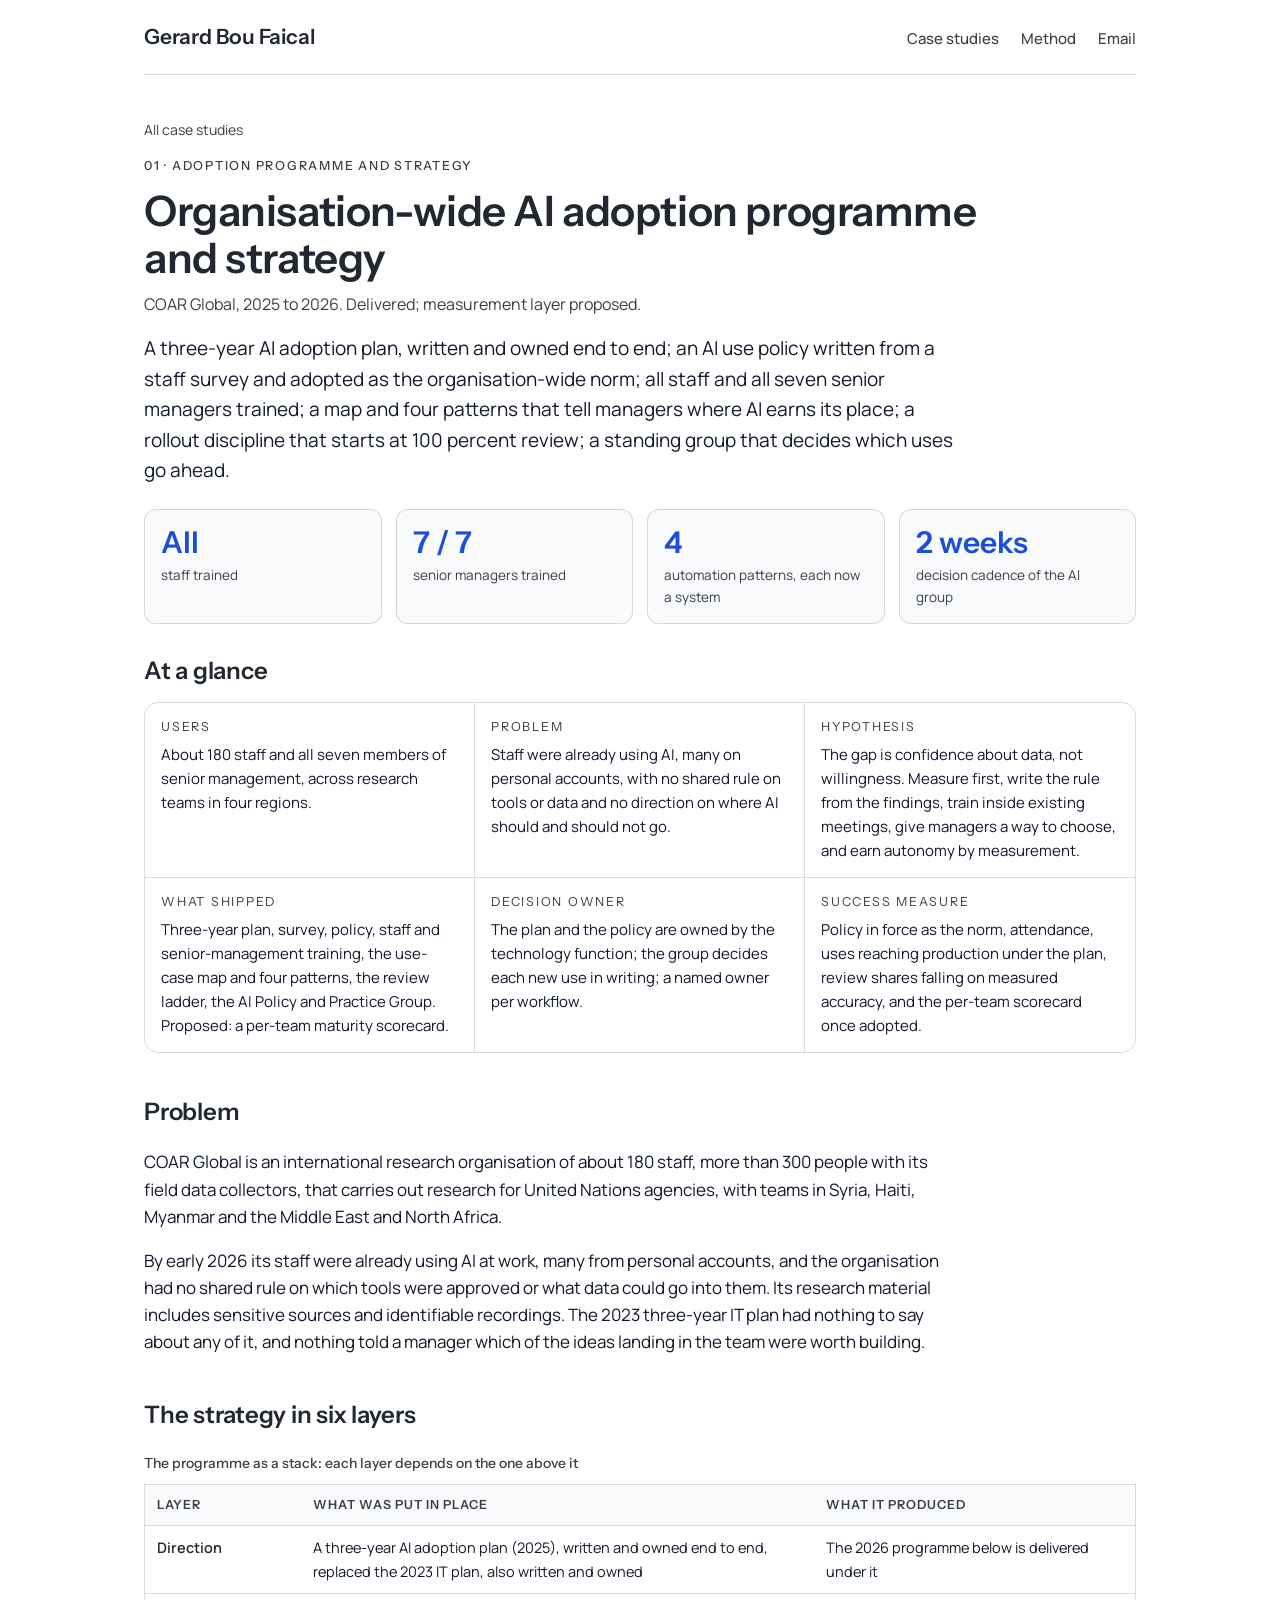
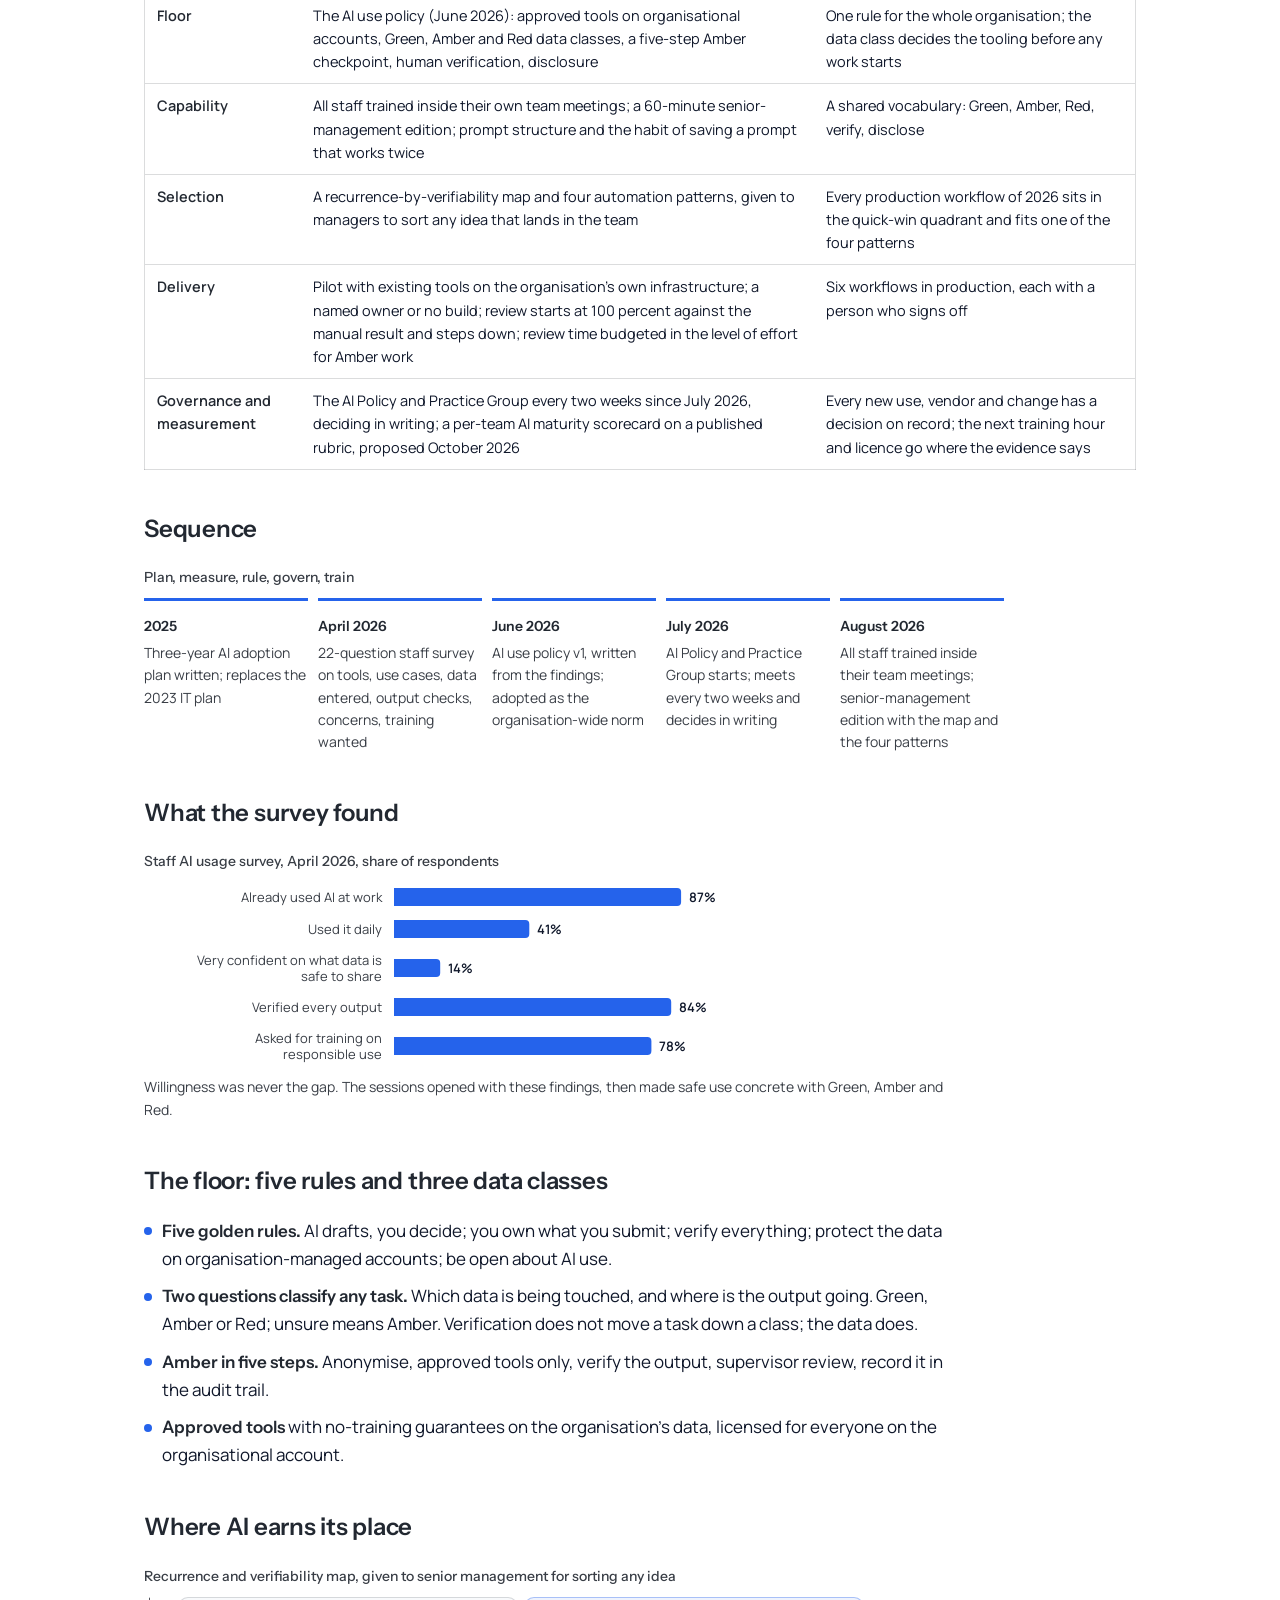
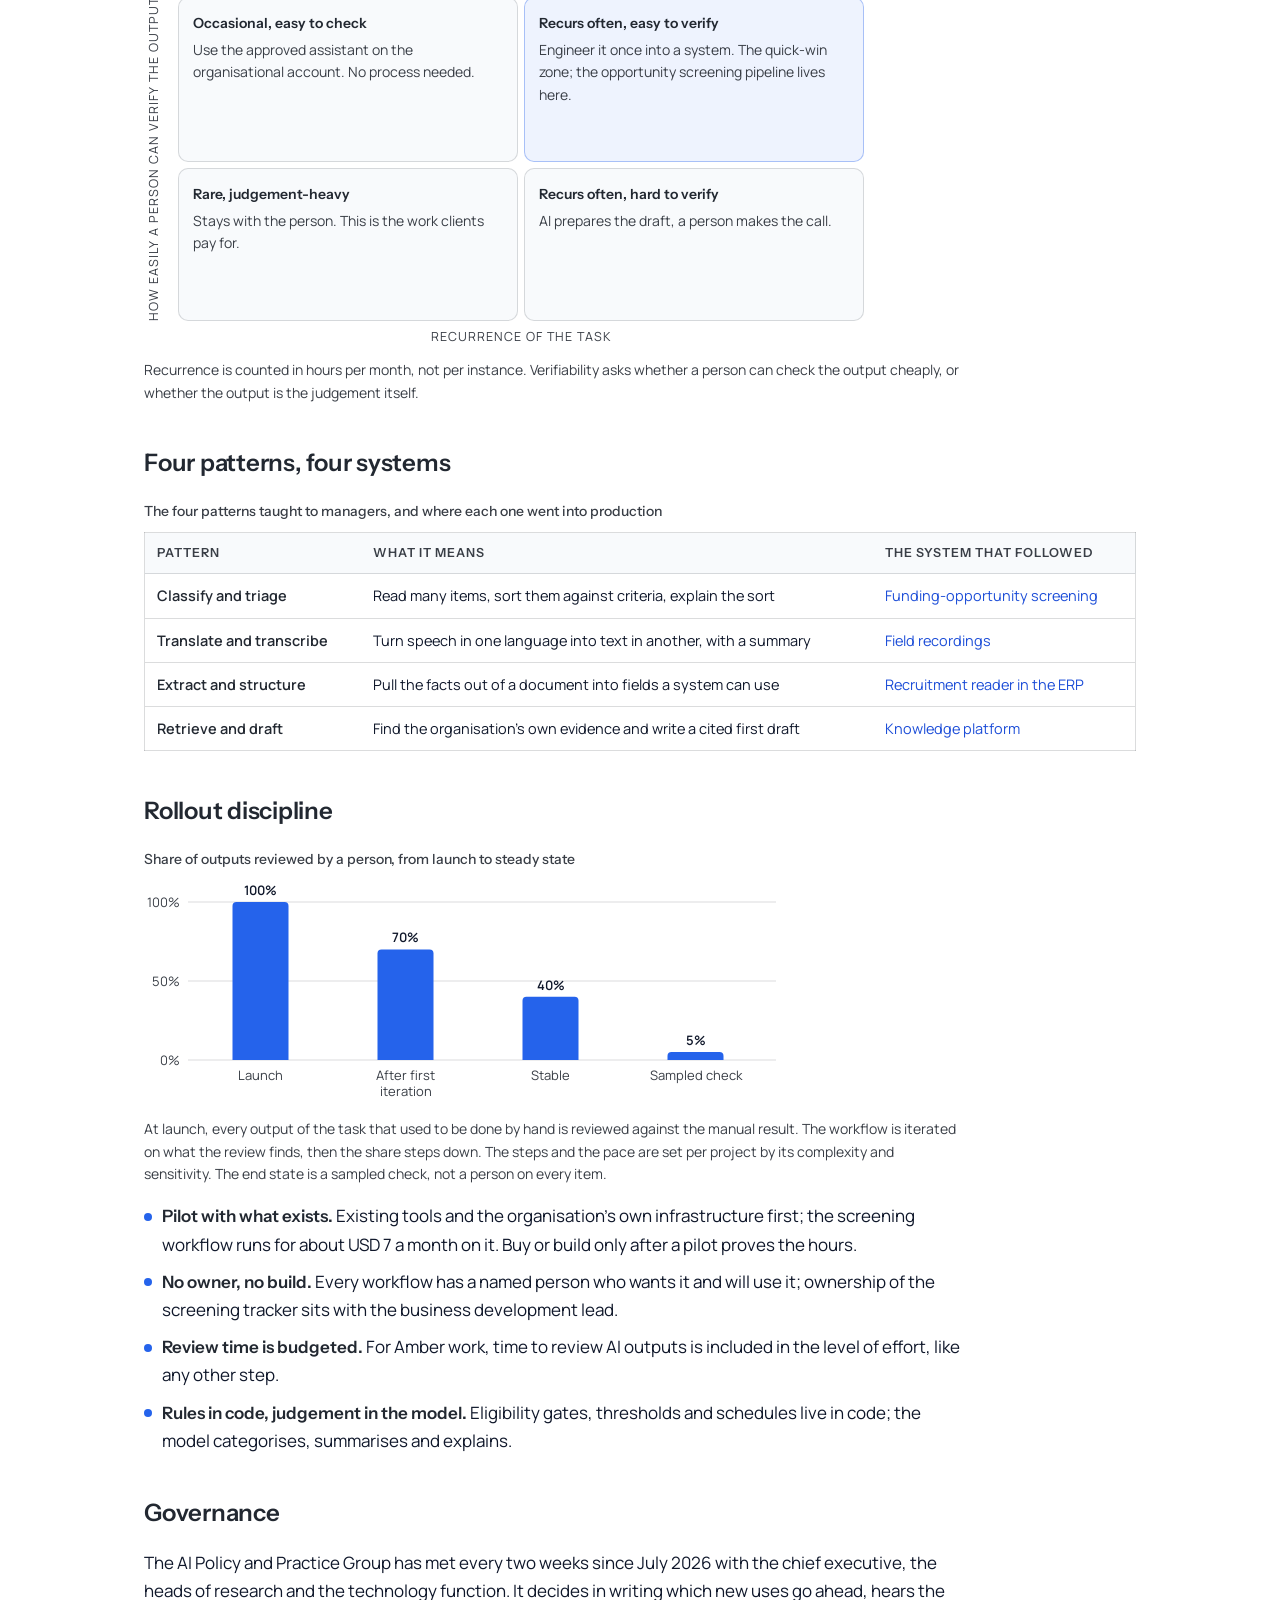
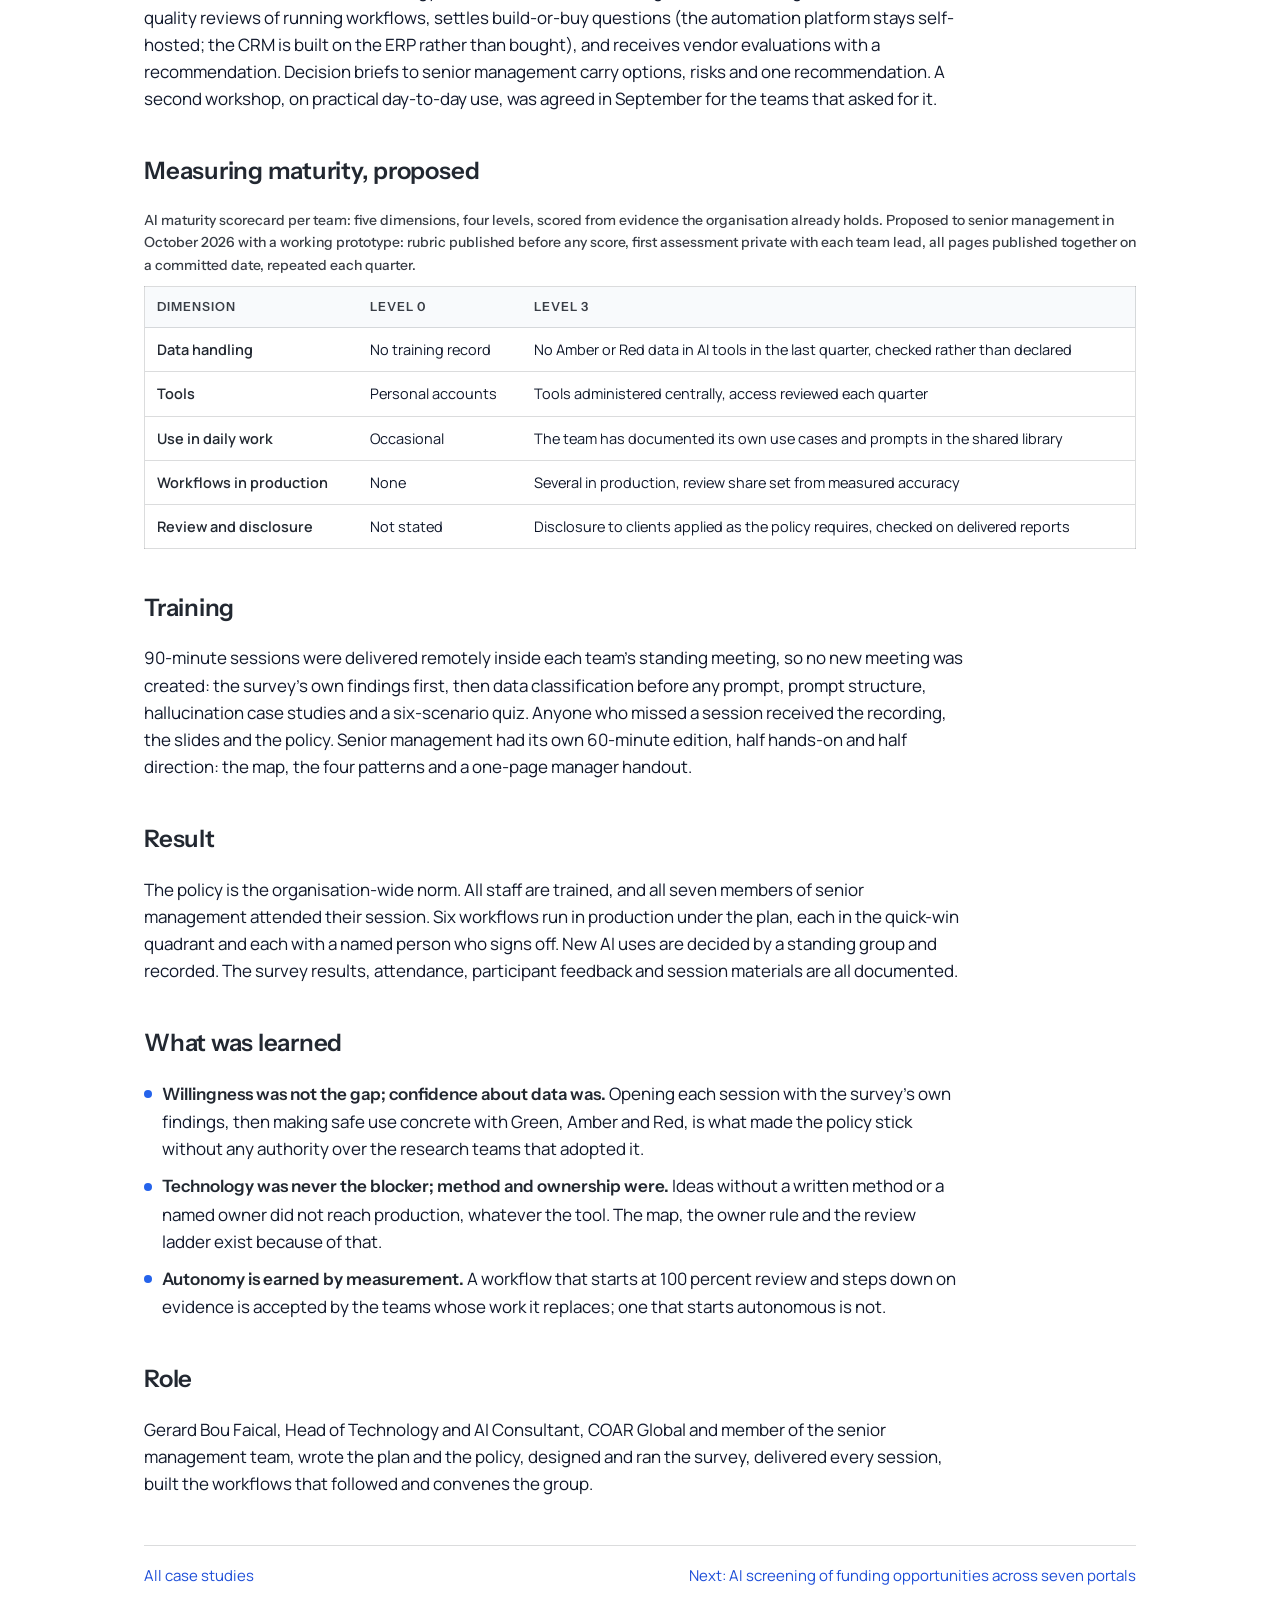
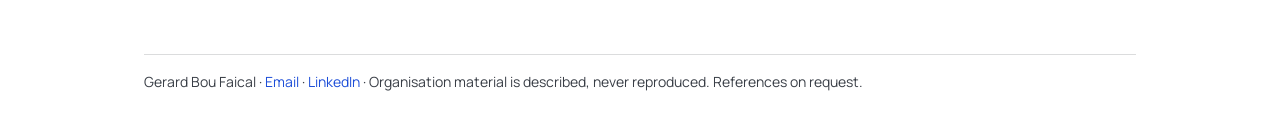
==== ai-adoption-programme.html @ e89686c9 "AI case studies: six pages" ====
<!doctype html>
<html lang="en">
<head>
<meta charset="utf-8">
<meta name="viewport" content="width=device-width, initial-scale=1">
<title>Organisation-wide AI adoption programme and strategy, a case study by Gerard Bou Faical</title>
<meta name="description" content="A three-year AI adoption plan, written and owned end to end; an AI use policy written from a staff survey and adopted as the organisation-wide norm; all staff and all seven senior managers trained; a map and four patterns that tell managers where AI earns its place; a rollout discipline that starts at 100 percent review; a standing group that decides which uses go ahead.">
<meta name="robots" content="noindex">
<meta property="og:title" content="Organisation-wide AI adoption programme and strategy, a case study by Gerard Bou Faical">
<meta property="og:description" content="A three-year AI adoption plan, written and owned end to end; an AI use policy written from a staff survey and adopted as the organisation-wide norm; all staff and all seven senior managers trained; a map and four patterns that tell managers where AI earns its place; a rollout discipline that starts at 100 percent review; a standing group that decides which uses go ahead.">
<meta property="og:type" content="article">
<link rel="icon" href="data:image/svg+xml,%3Csvg xmlns='http://www.w3.org/2000/svg' width='32' height='32' viewBox='0 0 32 32'%3E%3Crect width='32' height='32' rx='7' fill='%231d4ed8'/%3E%3Ctext x='16' y='21.5' text-anchor='middle' font-family='Instrument Sans,system-ui,sans-serif' font-size='15' font-weight='600' fill='%23fff'%3EGB%3C/text%3E%3C/svg%3E">
<link rel="preconnect" href="https://fonts.googleapis.com">
<link rel="preconnect" href="https://fonts.gstatic.com" crossorigin>
<link href="https://fonts.googleapis.com/css2?family=Instrument+Sans:wght@400;500;600&family=Manrope:wght@400;500;600&display=swap" rel="stylesheet">
<link rel="stylesheet" href="style.css">
</head>
<body>
<a class="skip" href="#main">Skip to content</a>
<div class="wrap">
<header class="site"><a class="brand" href="index.html">Gerard Bou Faical</a>
<nav aria-label="Site"><a href="index.html#cases">Case studies</a><a href="index.html#method">Method</a><a href="mailto:gerardboufaysal@gmail.com">Email</a></nav></header>
<main id="main">
<article class="case">
<a class="back" href="index.html">All case studies</a>
<div class="kicker">01 · Adoption programme and strategy</div>
<h1>Organisation-wide AI adoption programme and strategy</h1>
<p class="ctx">COAR Global, 2025 to 2026. Delivered; measurement layer proposed.</p>
<p class="summary">A three-year AI adoption plan, written and owned end to end; an AI use policy written from a staff survey and adopted as the organisation-wide norm; all staff and all seven senior managers trained; a map and four patterns that tell managers where AI earns its place; a rollout discipline that starts at 100 percent review; a standing group that decides which uses go ahead.</p>
<div class="tiles"><div class="tile"><div class="v">All</div><div class="l">staff trained</div></div><div class="tile"><div class="v">7 / 7</div><div class="l">senior managers trained</div></div><div class="tile"><div class="v">4</div><div class="l">automation patterns, each now a system</div></div><div class="tile"><div class="v">2 weeks</div><div class="l">decision cadence of the AI group</div></div></div>
<h2>At a glance</h2>
<dl class="glance"><div><dt>Users</dt><dd>About 180 staff and all seven members of senior management, across research teams in four regions.</dd></div><div><dt>Problem</dt><dd>Staff were already using AI, many on personal accounts, with no shared rule on tools or data and no direction on where AI should and should not go.</dd></div><div><dt>Hypothesis</dt><dd>The gap is confidence about data, not willingness. Measure first, write the rule from the findings, train inside existing meetings, give managers a way to choose, and earn autonomy by measurement.</dd></div><div><dt>What shipped</dt><dd>Three-year plan, survey, policy, staff and senior-management training, the use-case map and four patterns, the review ladder, the AI Policy and Practice Group. Proposed: a per-team maturity scorecard.</dd></div><div><dt>Decision owner</dt><dd>The plan and the policy are owned by the technology function; the group decides each new use in writing; a named owner per workflow.</dd></div><div><dt>Success measure</dt><dd>Policy in force as the norm, attendance, uses reaching production under the plan, review shares falling on measured accuracy, and the per-team scorecard once adopted.</dd></div></dl>
<h2>Problem</h2><p>COAR Global is an international research organisation of about 180 staff, more than 300 people with its field data collectors, that carries out research for United Nations agencies, with teams in Syria, Haiti, Myanmar and the Middle East and North Africa.</p><p>By early 2026 its staff were already using AI at work, many from personal accounts, and the organisation had no shared rule on which tools were approved or what data could go into them. Its research material includes sensitive sources and identifiable recordings. The 2023 three-year IT plan had nothing to say about any of it, and nothing told a manager which of the ideas landing in the team were worth building.</p><h2>The strategy in six layers</h2><figure class="mx"><figcaption>The programme as a stack: each layer depends on the one above it</figcaption><table class="matrix"><thead><tr><th>Layer</th><th>What was put in place</th><th>What it produced</th></tr></thead><tbody><tr><td>Direction</td><td>A three-year AI adoption plan (2025), written and owned end to end, replaced the 2023 IT plan, also written and owned</td><td>The 2026 programme below is delivered under it</td></tr><tr><td>Floor</td><td>The AI use policy (June 2026): approved tools on organisational accounts, Green, Amber and Red data classes, a five-step Amber checkpoint, human verification, disclosure</td><td>One rule for the whole organisation; the data class decides the tooling before any work starts</td></tr><tr><td>Capability</td><td>All staff trained inside their own team meetings; a 60-minute senior-management edition; prompt structure and the habit of saving a prompt that works twice</td><td>A shared vocabulary: Green, Amber, Red, verify, disclose</td></tr><tr><td>Selection</td><td>A recurrence-by-verifiability map and four automation patterns, given to managers to sort any idea that lands in the team</td><td>Every production workflow of 2026 sits in the quick-win quadrant and fits one of the four patterns</td></tr><tr><td>Delivery</td><td>Pilot with existing tools on the organisation's own infrastructure; a named owner or no build; review starts at 100 percent against the manual result and steps down; review time budgeted in the level of effort for Amber work</td><td>Six workflows in production, each with a person who signs off</td></tr><tr><td>Governance and measurement</td><td>The AI Policy and Practice Group every two weeks since July 2026, deciding in writing; a per-team AI maturity scorecard on a published rubric, proposed October 2026</td><td>Every new use, vendor and change has a decision on record; the next training hour and licence go where the evidence says</td></tr></tbody></table></figure><h2>Sequence</h2><figure><figcaption>Plan, measure, rule, govern, train</figcaption><ol class="timeline"><li><b>2025</b><span>Three-year AI adoption plan written; replaces the 2023 IT plan</span></li><li><b>April 2026</b><span>22-question staff survey on tools, use cases, data entered, output checks, concerns, training wanted</span></li><li><b>June 2026</b><span>AI use policy v1, written from the findings; adopted as the organisation-wide norm</span></li><li><b>July 2026</b><span>AI Policy and Practice Group starts; meets every two weeks and decides in writing</span></li><li><b>August 2026</b><span>All staff trained inside their team meetings; senior-management edition with the map and the four patterns</span></li></ol></figure><h2>What the survey found</h2><figure><figcaption>Staff AI usage survey, April 2026, share of respondents</figcaption><svg class="chart wide" viewBox="0 0 640 186" role="img" aria-label="Staff AI usage survey, April 2026, share of respondents"><text x="238.0" y="19.5" text-anchor="end" class="lab"><tspan x="238.0" dy="0">Already used AI at work</tspan></text><path d="M250,6.0h283.1a4,4 0 0 1 4,4v10a4,4 0 0 1 -4,4h-283.1z" class="bar blue"><title>Already used AI at work: 87%</title></path><text x="545.1" y="19.5" class="val">87%</text><text x="238.0" y="51.5" text-anchor="end" class="lab"><tspan x="238.0" dy="0">Used it daily</tspan></text><path d="M250,38.0h131.3a4,4 0 0 1 4,4v10a4,4 0 0 1 -4,4h-131.3z" class="bar blue"><title>Used it daily: 41%</title></path><text x="393.3" y="51.5" class="val">41%</text><text x="238.0" y="82.5" text-anchor="end" class="lab"><tspan x="238.0" dy="0">Very confident on what data is</tspan><tspan x="238.0" dy="16">safe to share</tspan></text><path d="M250,77.0h42.2a4,4 0 0 1 4,4v10a4,4 0 0 1 -4,4h-42.2z" class="bar blue"><title>Very confident on what data is safe to share: 14%</title></path><text x="304.2" y="90.5" class="val">14%</text><text x="238.0" y="129.5" text-anchor="end" class="lab"><tspan x="238.0" dy="0">Verified every output</tspan></text><path d="M250,116.0h273.2a4,4 0 0 1 4,4v10a4,4 0 0 1 -4,4h-273.2z" class="bar blue"><title>Verified every output: 84%</title></path><text x="535.2" y="129.5" class="val">84%</text><text x="238.0" y="160.5" text-anchor="end" class="lab"><tspan x="238.0" dy="0">Asked for training on</tspan><tspan x="238.0" dy="16">responsible use</tspan></text><path d="M250,155.0h253.4a4,4 0 0 1 4,4v10a4,4 0 0 1 -4,4h-253.4z" class="bar blue"><title>Asked for training on responsible use: 78%</title></path><text x="515.4" y="168.5" class="val">78%</text></svg><svg class="chart narrow" viewBox="0 0 320 264" role="img" aria-label="Staff AI usage survey, April 2026, share of respondents"><text x="0.0" y="18.0" text-anchor="start" class="lab"><tspan x="0.0" dy="0">Already used AI at work</tspan></text><path d="M0,24.0h232.6a4,4 0 0 1 4,4v10a4,4 0 0 1 -4,4h-232.6z" class="bar blue"><title>Already used AI at work: 87%</title></path><text x="244.6" y="37.5" class="val">87%</text><text x="0.0" y="68.0" text-anchor="start" class="lab"><tspan x="0.0" dy="0">Used it daily</tspan></text><path d="M0,74.0h107.5a4,4 0 0 1 4,4v10a4,4 0 0 1 -4,4h-107.5z" class="bar blue"><title>Used it daily: 41%</title></path><text x="119.5" y="87.5" class="val">41%</text><text x="0.0" y="118.0" text-anchor="start" class="lab"><tspan x="0.0" dy="0">Very confident on what data is safe to</tspan><tspan x="0.0" dy="16">share</tspan></text><path d="M0,140.0h34.1a4,4 0 0 1 4,4v10a4,4 0 0 1 -4,4h-34.1z" class="bar blue"><title>Very confident on what data is safe to share: 14%</title></path><text x="46.1" y="153.5" class="val">14%</text><text x="0.0" y="184.0" text-anchor="start" class="lab"><tspan x="0.0" dy="0">Verified every output</tspan></text><path d="M0,190.0h224.5a4,4 0 0 1 4,4v10a4,4 0 0 1 -4,4h-224.5z" class="bar blue"><title>Verified every output: 84%</title></path><text x="236.5" y="203.5" class="val">84%</text><text x="0.0" y="234.0" text-anchor="start" class="lab"><tspan x="0.0" dy="0">Asked for training on responsible use</tspan></text><path d="M0,240.0h208.2a4,4 0 0 1 4,4v10a4,4 0 0 1 -4,4h-208.2z" class="bar blue"><title>Asked for training on responsible use: 78%</title></path><text x="220.2" y="253.5" class="val">78%</text></svg><p class="fig-note">Willingness was never the gap. The sessions opened with these findings, then made safe use concrete with Green, Amber and Red.</p></figure><h2>The floor: five rules and three data classes</h2><ul class="pts"><li><b>Five golden rules.</b> AI drafts, you decide; you own what you submit; verify everything; protect the data on organisation-managed accounts; be open about AI use.</li><li><b>Two questions classify any task.</b> Which data is being touched, and where is the output going. Green, Amber or Red; unsure means Amber. Verification does not move a task down a class; the data does.</li><li><b>Amber in five steps.</b> Anonymise, approved tools only, verify the output, supervisor review, record it in the audit trail.</li><li><b>Approved tools</b> with no-training guarantees on the organisation's data, licensed for everyone on the organisational account.</li></ul><h2>Where AI earns its place</h2><figure><figcaption>Recurrence and verifiability map, given to senior management for sorting any idea</figcaption><div class="quad-wrap"><div class="yax">How easily a person can verify the output</div><div class="quad"><div><b>Occasional, easy to check</b><span>Use the approved assistant on the organisational account. No process needed.</span></div><div><b>Recurs often, easy to verify</b><span>Engineer it once into a system. The quick-win zone; the opportunity screening pipeline lives here.</span></div><div><b>Rare, judgement-heavy</b><span>Stays with the person. This is the work clients pay for.</span></div><div><b>Recurs often, hard to verify</b><span>AI prepares the draft, a person makes the call.</span></div></div><div class="xax">Recurrence of the task</div></div><p class="fig-note">Recurrence is counted in hours per month, not per instance. Verifiability asks whether a person can check the output cheaply, or whether the output is the judgement itself.</p></figure><h2>Four patterns, four systems</h2><figure class="mx"><figcaption>The four patterns taught to managers, and where each one went into production</figcaption><table class="matrix"><thead><tr><th>Pattern</th><th>What it means</th><th>The system that followed</th></tr></thead><tbody><tr><td>Classify and triage</td><td>Read many items, sort them against criteria, explain the sort</td><td><a href="opportunity-screening.html">Funding-opportunity screening</a></td></tr><tr><td>Translate and transcribe</td><td>Turn speech in one language into text in another, with a summary</td><td><a href="field-recordings.html">Field recordings</a></td></tr><tr><td>Extract and structure</td><td>Pull the facts out of a document into fields a system can use</td><td><a href="agents-inside-systems.html">Recruitment reader in the ERP</a></td></tr><tr><td>Retrieve and draft</td><td>Find the organisation's own evidence and write a cited first draft</td><td><a href="knowledge-platform.html">Knowledge platform</a></td></tr></tbody></table></figure><h2>Rollout discipline</h2><figure><figcaption>Share of outputs reviewed by a person, from launch to steady state</figcaption><svg class="chart wide" viewBox="0 0 640 230" role="img" aria-label="Share of outputs reviewed by a person, from launch to steady state"><line x1="44" x2="632" y1="180.0" y2="180.0" class="grid"/><text x="36" y="184.5" text-anchor="end" class="tick">0%</text><line x1="44" x2="632" y1="101.0" y2="101.0" class="grid"/><text x="36" y="105.5" text-anchor="end" class="tick">50%</text><line x1="44" x2="632" y1="22.0" y2="22.0" class="grid"/><text x="36" y="26.5" text-anchor="end" class="tick">100%</text><path d="M88.5,180.0v-154.0a4,4 0 0 1 4,-4h48.0a4,4 0 0 1 4,4v154.0z" class="bar blue"><title>Launch: 100% reviewed</title></path><text x="116.5" y="15.0" text-anchor="middle" class="val">100%</text><text x="116.5" y="200.0" text-anchor="middle" class="lab"><tspan x="116.5" dy="0">Launch</tspan></text><path d="M233.5,180.0v-106.6a4,4 0 0 1 4,-4h48.0a4,4 0 0 1 4,4v106.6z" class="bar blue"><title>After first iteration: 70% reviewed</title></path><text x="261.5" y="62.4" text-anchor="middle" class="val">70%</text><text x="261.5" y="200.0" text-anchor="middle" class="lab"><tspan x="261.5" dy="0">After first</tspan><tspan x="261.5" dy="16">iteration</tspan></text><path d="M378.5,180.0v-59.2a4,4 0 0 1 4,-4h48.0a4,4 0 0 1 4,4v59.2z" class="bar blue"><title>Stable: 40% reviewed</title></path><text x="406.5" y="109.8" text-anchor="middle" class="val">40%</text><text x="406.5" y="200.0" text-anchor="middle" class="lab"><tspan x="406.5" dy="0">Stable</tspan></text><path d="M523.5,180.0v-3.9a4,4 0 0 1 4,-4h48.0a4,4 0 0 1 4,4v3.9z" class="bar blue"><title>Sampled check: 5% reviewed</title></path><text x="551.5" y="165.1" text-anchor="middle" class="val">5%</text><text x="551.5" y="200.0" text-anchor="middle" class="lab"><tspan x="551.5" dy="0">Sampled check</tspan></text></svg><svg class="chart narrow" viewBox="0 0 320 230" role="img" aria-label="Share of outputs reviewed by a person, from launch to steady state"><line x1="0" x2="320" y1="164.0" y2="164.0" class="grid"/><path d="M20.0,164.0v-138.0a4,4 0 0 1 4,-4h32.0a4,4 0 0 1 4,4v138.0z" class="bar blue"><title>Launch: 100% reviewed</title></path><text x="40.0" y="15.0" text-anchor="middle" class="val">100%</text><text x="40.0" y="184.0" text-anchor="middle" class="lab"><tspan x="40.0" dy="0">Launch</tspan></text><path d="M100.0,164.0v-95.4a4,4 0 0 1 4,-4h32.0a4,4 0 0 1 4,4v95.4z" class="bar blue"><title>After first iteration: 70% reviewed</title></path><text x="120.0" y="57.6" text-anchor="middle" class="val">70%</text><text x="120.0" y="184.0" text-anchor="middle" class="lab"><tspan x="120.0" dy="0">After</tspan><tspan x="120.0" dy="16">first</tspan><tspan x="120.0" dy="16">iteration</tspan></text><path d="M180.0,164.0v-52.8a4,4 0 0 1 4,-4h32.0a4,4 0 0 1 4,4v52.8z" class="bar blue"><title>Stable: 40% reviewed</title></path><text x="200.0" y="100.2" text-anchor="middle" class="val">40%</text><text x="200.0" y="184.0" text-anchor="middle" class="lab"><tspan x="200.0" dy="0">Stable</tspan></text><path d="M260.0,164.0v-3.1a4,4 0 0 1 4,-4h32.0a4,4 0 0 1 4,4v3.1z" class="bar blue"><title>Sampled check: 5% reviewed</title></path><text x="280.0" y="149.9" text-anchor="middle" class="val">5%</text><text x="280.0" y="184.0" text-anchor="middle" class="lab"><tspan x="280.0" dy="0">Sampled</tspan><tspan x="280.0" dy="16">check</tspan></text></svg><p class="fig-note">At launch, every output of the task that used to be done by hand is reviewed against the manual result. The workflow is iterated on what the review finds, then the share steps down. The steps and the pace are set per project by its complexity and sensitivity. The end state is a sampled check, not a person on every item.</p></figure><ul class="pts"><li><b>Pilot with what exists.</b> Existing tools and the organisation's own infrastructure first; the screening workflow runs for about USD 7 a month on it. Buy or build only after a pilot proves the hours.</li><li><b>No owner, no build.</b> Every workflow has a named person who wants it and will use it; ownership of the screening tracker sits with the business development lead.</li><li><b>Review time is budgeted.</b> For Amber work, time to review AI outputs is included in the level of effort, like any other step.</li><li><b>Rules in code, judgement in the model.</b> Eligibility gates, thresholds and schedules live in code; the model categorises, summarises and explains.</li></ul><h2>Governance</h2><p>The AI Policy and Practice Group has met every two weeks since July 2026 with the chief executive, the heads of research and the technology function. It decides in writing which new uses go ahead, hears the quality reviews of running workflows, settles build-or-buy questions (the automation platform stays self-hosted; the CRM is built on the ERP rather than bought), and receives vendor evaluations with a recommendation. Decision briefs to senior management carry options, risks and one recommendation. A second workshop, on practical day-to-day use, was agreed in September for the teams that asked for it.</p><h2>Measuring maturity, proposed</h2><figure class="mx"><figcaption>AI maturity scorecard per team: five dimensions, four levels, scored from evidence the organisation already holds. Proposed to senior management in October 2026 with a working prototype: rubric published before any score, first assessment private with each team lead, all pages published together on a committed date, repeated each quarter.</figcaption><table class="matrix"><thead><tr><th>Dimension</th><th>Level 0</th><th>Level 3</th></tr></thead><tbody><tr><td>Data handling</td><td>No training record</td><td>No Amber or Red data in AI tools in the last quarter, checked rather than declared</td></tr><tr><td>Tools</td><td>Personal accounts</td><td>Tools administered centrally, access reviewed each quarter</td></tr><tr><td>Use in daily work</td><td>Occasional</td><td>The team has documented its own use cases and prompts in the shared library</td></tr><tr><td>Workflows in production</td><td>None</td><td>Several in production, review share set from measured accuracy</td></tr><tr><td>Review and disclosure</td><td>Not stated</td><td>Disclosure to clients applied as the policy requires, checked on delivered reports</td></tr></tbody></table></figure><h2>Training</h2><p>90-minute sessions were delivered remotely inside each team's standing meeting, so no new meeting was created: the survey's own findings first, then data classification before any prompt, prompt structure, hallucination case studies and a six-scenario quiz. Anyone who missed a session received the recording, the slides and the policy. Senior management had its own 60-minute edition, half hands-on and half direction: the map, the four patterns and a one-page manager handout.</p><h2>Result</h2><p>The policy is the organisation-wide norm. All staff are trained, and all seven members of senior management attended their session. Six workflows run in production under the plan, each in the quick-win quadrant and each with a named person who signs off. New AI uses are decided by a standing group and recorded. The survey results, attendance, participant feedback and session materials are all documented.</p><h2>What was learned</h2><ul class="pts"><li><b>Willingness was not the gap; confidence about data was.</b> Opening each session with the survey's own findings, then making safe use concrete with Green, Amber and Red, is what made the policy stick without any authority over the research teams that adopted it.</li><li><b>Technology was never the blocker; method and ownership were.</b> Ideas without a written method or a named owner did not reach production, whatever the tool. The map, the owner rule and the review ladder exist because of that.</li><li><b>Autonomy is earned by measurement.</b> A workflow that starts at 100 percent review and steps down on evidence is accepted by the teams whose work it replaces; one that starts autonomous is not.</li></ul><h2>Role</h2><p>Gerard Bou Faical, Head of Technology and AI Consultant, COAR Global and member of the senior management team, wrote the plan and the policy, designed and ran the survey, delivered every session, built the workflows that followed and convenes the group.</p>
<div class="pager"><a href="index.html">All case studies</a><a href="opportunity-screening.html">Next: AI screening of funding opportunities across seven portals</a></div>
</article>
</main>
<footer>Gerard Bou Faical · <a href="mailto:gerardboufaysal@gmail.com">Email</a> · <a href="https://linkedin.com/in/gerardboufaysal">LinkedIn</a> · Organisation material is described, never reproduced. References on request.</footer>
</div>
</body>
</html>
---- style.css ----
:root{--canvas:#ffffff;--text:#0f172a;--ink:#222831;--tone:#393e46;--soft:#f8fafc;--line:rgba(57,62,70,.18);
--blue:#2563eb;--blue-deep:#1d4ed8;--blue-tint:rgba(37,99,235,.08);--blue-edge:rgba(37,99,235,.35);--green:#059669;
--green-tint:rgba(5,150,105,.08);--green-edge:rgba(5,150,105,.4);--amber:#d97706;--neutral:#cbd5e1;--maxw:1040px;
--font-display:"Instrument Sans",system-ui,sans-serif;--font-body:"Manrope",system-ui,sans-serif}
*{box-sizing:border-box}
html{-webkit-text-size-adjust:100%;scroll-behavior:smooth}
body{margin:0;background:var(--canvas);color:var(--text);font-family:var(--font-body);font-size:17px;line-height:1.6;
text-rendering:optimizeLegibility}
h1,h2,h3{font-family:var(--font-display);font-weight:600;letter-spacing:-.01em;color:var(--ink)}
a{color:var(--blue-deep);text-decoration:none}a:hover{text-decoration:underline}
:focus-visible{outline:2px solid var(--blue);outline-offset:2px}
.skip{position:absolute;left:16px;top:-64px;z-index:2;padding:8px 14px;background:#fff;border:1px solid var(--line);
border-radius:8px;font-size:15px;font-weight:600}
.skip:focus{top:12px}
.wrap{max-width:var(--maxw);margin:0 auto;padding:0 24px}
header.site{display:flex;flex-wrap:wrap;justify-content:space-between;align-items:baseline;gap:6px 20px;padding:20px 0;
border-bottom:1px solid var(--line)}
header.site .brand{font-family:var(--font-display);font-weight:600;font-size:21px;letter-spacing:-.01em;color:var(--ink);white-space:nowrap}
header.site .brand:hover{text-decoration:none}
header.site nav{display:flex;gap:22px}
header.site nav a{color:var(--tone);font-size:15px;font-weight:500;white-space:nowrap}
.kicker{font-family:var(--font-display);font-size:12.5px;letter-spacing:.14em;text-transform:uppercase;color:var(--tone);font-weight:500}
/* home */
.hero{padding:56px 0 40px}
.hero h1{font-size:clamp(30px,4.4vw,48px);line-height:1.1;margin:12px 0 16px;max-width:860px}
.hero p{margin:0 0 6px}
.hero .who{font-size:19px;font-weight:500;color:var(--ink)}
.hero .contact{margin-top:12px;font-size:15px;color:var(--tone)}
.boxes{display:grid;grid-template-columns:repeat(3,1fr);grid-auto-rows:1fr;gap:18px}
.box{display:flex;flex-direction:column;min-height:236px;padding:28px;background:#fff;border:1px solid var(--line);
border-radius:16px;color:var(--text);transition:transform .15s,border-color .15s}
.box:hover{transform:translateY(-2px);border-color:var(--blue);text-decoration:none}
.box .num{font-family:var(--font-display);font-size:40px;font-weight:400;line-height:1;color:var(--tone)}
.box .kicker{margin-top:18px;letter-spacing:.1em}
.box h3{font-size:22px;line-height:1.25;margin:8px 0 20px}
.box .go{margin-top:auto;font-size:14px;font-weight:500;color:var(--tone)}
.box:hover .go{color:var(--blue-deep)}
h2.section{font-size:24px;margin:56px 0 16px}
.method{display:grid;grid-template-columns:minmax(0,1.3fr) minmax(0,1fr);gap:28px;align-items:start}
.method figure{margin:0}
.principles{display:grid;gap:10px}
.principles div{background:var(--soft);border:1px solid var(--line);border-radius:12px;padding:12px 16px}
.principles b{display:block;font-family:var(--font-display);font-weight:600;color:var(--ink)}
.principles span{color:var(--tone);font-size:15px}
.about{max-width:820px;margin:0}
footer{margin:56px 0 28px;padding-top:16px;border-top:1px solid var(--line);color:var(--tone);font-size:14px}
/* case page */
.case{padding:40px 0 10px}
.case .back{font-size:14px;color:var(--tone)}
.case .kicker{margin-top:14px}
.case h1{font-size:clamp(28px,4vw,42px);line-height:1.12;margin:12px 0 10px;max-width:860px}
.case .ctx{color:var(--tone);margin:0 0 16px;font-size:16px}
.case .summary{font-size:19px;max-width:820px;margin:0 0 24px}
.tiles{display:grid;grid-template-columns:repeat(4,1fr);gap:14px;margin:0 0 28px}
.tile{background:var(--soft);border:1px solid var(--line);border-radius:12px;padding:16px 16px 14px}
.tile .v{font-family:var(--font-display);font-size:30px;font-weight:600;color:var(--blue-deep);line-height:1.1}
.tile .l{font-size:13.5px;color:var(--tone);margin-top:6px}
@media (min-width:901px){.tiles.c3{grid-template-columns:repeat(3,1fr);max-width:860px}}
.glance{display:grid;grid-template-columns:repeat(3,1fr);margin:0 0 8px;border:1px solid var(--line);border-radius:14px;overflow:hidden}
.glance div{padding:14px 16px;border-right:1px solid var(--line);border-bottom:1px solid var(--line)}
.glance div:nth-child(3n){border-right:0}.glance div:nth-last-child(-n+3){border-bottom:0}
.glance dt{font-family:var(--font-display);font-size:12.5px;letter-spacing:.14em;text-transform:uppercase;color:var(--tone);margin:0 0 6px}
.glance dd{margin:0;font-size:15px}
.case h2{font-size:24px;margin:40px 0 12px}
.case .tiles+h2{margin-top:8px}
.case p{max-width:820px}
ul.pts{padding-left:0;list-style:none;max-width:820px}
ul.pts li{margin:0 0 10px;padding-left:18px;position:relative}
ul.pts li::before{content:"";position:absolute;left:0;top:.62em;width:8px;height:8px;border-radius:50%;background:var(--blue)}
ul.pts li b{font-family:var(--font-display);font-weight:600;color:var(--ink)}
figure{margin:18px 0 10px;max-width:860px;container-type:inline-size}
figcaption{font-family:var(--font-display);font-size:14px;color:var(--tone);margin-bottom:10px;font-weight:500}
.fig-note{font-size:14px;color:var(--tone);max-width:820px;margin:8px 0 0}
svg.chart{display:block;width:100%;height:auto;font-family:var(--font-body)}
svg.wide{max-width:640px}svg.w520{max-width:520px}svg.narrow{display:none;max-width:400px}
@container (max-width:639.98px){svg.wide:not(.w520){display:none}svg.wide:not(.w520)+svg.narrow{display:block}}
@container (max-width:519.98px){svg.w520{display:none}svg.w520+svg.narrow{display:block}}
svg .bar.blue{fill:var(--blue)}svg .bar.green{fill:var(--green)}svg .bar.amber{fill:var(--amber)}svg .bar.soft{fill:var(--neutral)}
svg .lab,svg .tick{font-size:13px;fill:var(--tone)}svg .val,svg .inbar{font-size:13px;fill:var(--text);font-weight:600}
svg .inbar.on-blue{fill:#fff}svg .grid{stroke:var(--line);stroke-width:1}
.legend{display:flex;flex-wrap:wrap;gap:8px 18px;font-size:13.5px;color:var(--tone);margin-top:6px}
.legend .sw{display:inline-block;width:12px;height:12px;border-radius:3px;margin-right:6px;vertical-align:-1px}
.sw.blue{background:var(--blue)}.sw.green{background:var(--green)}.sw.amber{background:var(--amber)}.sw.soft{background:var(--neutral)}
.flow{display:flex;flex-wrap:wrap;align-items:center;row-gap:8px;margin:12px 0 8px -24px;clip-path:inset(-4px -4px -4px 24px)}
.step{display:flex;align-items:center;max-width:100%}
.chip{padding:7px 12px;border-radius:18px;font-size:14px;line-height:1.35;border:1px solid var(--line);background:#fff;color:var(--text)}
.chip.in{background:var(--soft)}.chip.model{background:var(--blue-tint);border-color:var(--blue-edge)}
.chip.human{background:var(--green-tint);border-color:var(--green-edge)}.chip.out{background:var(--ink);color:#fff;border-color:var(--ink)}
.arrow{flex:none;position:relative;width:12px;height:1.5px;margin:0 7px 0 5px;background:var(--tone);opacity:.45}
.arrow::after{content:"";position:absolute;right:-5px;top:-3.25px;border:4px solid transparent;border-left-color:var(--tone)}
ol.steps{list-style:none;padding:0;margin:16px 0 0;max-width:820px;counter-reset:step}
ol.steps li{counter-increment:step;position:relative;margin:0 0 10px;padding-left:38px}
ol.steps li::before{content:counter(step);position:absolute;left:0;top:.05em;width:26px;height:26px;border-radius:50%;background:var(--soft);border:1px solid var(--line);font-family:var(--font-display);font-size:13px;font-weight:600;color:var(--ink);display:flex;align-items:center;justify-content:center}
ol.steps li b{font-family:var(--font-display);font-weight:600;color:var(--ink)}
.par{display:inline-flex;flex-direction:column;align-items:flex-start;gap:6px}
.flow.proposed .chip{border-style:dashed;border-color:var(--tone)}.flow.proposed .chip.out{background:#fff;color:var(--ink);border-color:var(--ink)}
.legend .sw,table.matrix .sw{display:inline-block;width:12px;height:12px;border-radius:3px;margin-right:6px;vertical-align:-1px}
.flow-key{font-size:12.5px;color:var(--tone);display:flex;flex-wrap:wrap;gap:4px 10px;align-items:center;margin-top:6px}
.flow-key .k{display:inline-block;width:12px;height:12px;border-radius:50%;border:1px solid var(--line);margin-right:4px;vertical-align:-1px}
.k.in{background:var(--soft)}.k.model{background:var(--blue-tint);border-color:var(--blue-edge)}
.k.human{background:var(--green-tint);border-color:var(--green-edge)}.k.out{background:var(--ink)}
table.matrix{width:100%;border-collapse:collapse;font-size:14.5px;background:#fff;border:1px solid var(--line)}
table.matrix th{text-align:left;font-family:var(--font-display);font-weight:600;font-size:12.5px;letter-spacing:.08em;text-transform:uppercase;color:var(--tone);background:var(--soft);padding:10px 12px;border-bottom:1px solid var(--line)}
table.matrix td{padding:10px 12px;border-bottom:1px solid var(--line);vertical-align:top}
table.matrix tr:last-child td{border-bottom:0}
table.matrix td:first-child{font-weight:600;color:var(--ink)}
figure.mx{max-width:100%;overflow-x:auto}
@media screen{table.matrix:has(th:nth-child(6)){min-width:920px}}
table.matrix.wide{min-width:600px}.nw{white-space:nowrap}
ol.timeline{list-style:none;padding:0;margin:0;display:grid;grid-template-columns:repeat(5,1fr);gap:10px}
ol.timeline li{padding:14px 0 0;border-top:3px solid var(--blue);font-size:14px}
ol.timeline li b{display:block;font-family:var(--font-display);font-weight:600;color:var(--ink);margin-bottom:4px}
ol.timeline li span{color:var(--tone)}
.quad-wrap{display:grid;grid-template-columns:28px 1fr;grid-template-rows:1fr 24px;gap:6px;max-width:720px}
.yax,.xax{font-size:12.5px;color:var(--tone);text-align:center;letter-spacing:.08em;text-transform:uppercase}
.yax{writing-mode:vertical-rl;transform:rotate(180deg)}
.xax{grid-column:2}
.quad{display:grid;grid-template-columns:1fr 1fr;gap:6px}
.quad div{background:var(--soft);border:1px solid var(--line);border-radius:10px;padding:14px;min-height:112px;font-size:14px}
.quad div:nth-child(2){background:var(--blue-tint);border-color:var(--blue-edge)}
.quad b{display:block;font-family:var(--font-display);font-weight:600;color:var(--ink);margin-bottom:4px}
.quad span{color:var(--tone)}
.pager{display:flex;justify-content:space-between;gap:16px;margin-top:48px;padding-top:18px;border-top:1px solid var(--line);font-size:15px}
@media (prefers-reduced-motion:reduce){html{scroll-behavior:auto}.box{transition:none}}
@media (max-width:900px){.boxes{grid-template-columns:repeat(2,1fr)}.method{grid-template-columns:minmax(0,1fr)}.tiles{grid-template-columns:repeat(2,1fr)}
.glance{grid-template-columns:1fr 1fr}.glance div:nth-child(3n){border-right:1px solid var(--line)}.glance div:nth-child(2n){border-right:0}
.glance div:nth-last-child(-n+3){border-bottom:1px solid var(--line)}.glance div:nth-last-child(-n+2){border-bottom:0}
ol.timeline{grid-template-columns:1fr;gap:8px}ol.timeline li{border-top:0;border-left:3px solid var(--blue);padding:0 0 0 12px}}
@media (max-width:600px){body{font-size:16px}.boxes{grid-template-columns:1fr}.box{min-height:0;padding:24px}
.glance{grid-template-columns:1fr}.glance div{border-right:0!important;border-bottom:1px solid var(--line)!important}
.glance div:last-child{border-bottom:0!important}
header.site{padding:14px 0}header.site .brand{font-size:18px}header.site nav{gap:14px}header.site nav a{font-size:13.5px}
.hero{padding:36px 0 28px}.hero .who{font-size:17px}.case .summary{font-size:17px}h2.section{margin-top:44px}
table.matrix{min-width:540px}.pager{font-size:14px}}
@media print{
 @page{size:A4;margin:14mm 16mm}
 body{font-size:10pt;line-height:1.4}header.site,footer,.pager,.back,.skip{display:none}
 a{color:inherit}.box{transform:none}
 .case{padding:0}.case .kicker{margin-top:0}.case h1{font-size:19pt}.case h2{font-size:13pt;margin:12pt 0 4pt;break-after:avoid}
 .case .summary{font-size:10.5pt}
 .tiles{grid-template-columns:repeat(4,1fr);gap:8px;margin-bottom:10pt}.tile{padding:8px 10px}.tile .v{font-size:17pt}.tile .l{font-size:9.5pt}
 .glance dd,.glance dt{font-size:9.5pt}.glance div{padding:8px 10px}
 figure{margin:8pt 0 4pt}figure,.tiles,.glance,.box,.flow,ul.pts li,table.matrix tr{break-inside:avoid}
 figure.mx{overflow:visible}table.matrix{font-size:9.5pt;min-width:0}table.matrix th{font-size:9.5pt}
 .chip{font-size:9.5pt;padding:4px 9px}
 .tile,.chip,.k,.sw,.quad div,table.matrix th,ul.pts li::before{-webkit-print-color-adjust:exact;print-color-adjust:exact}
}
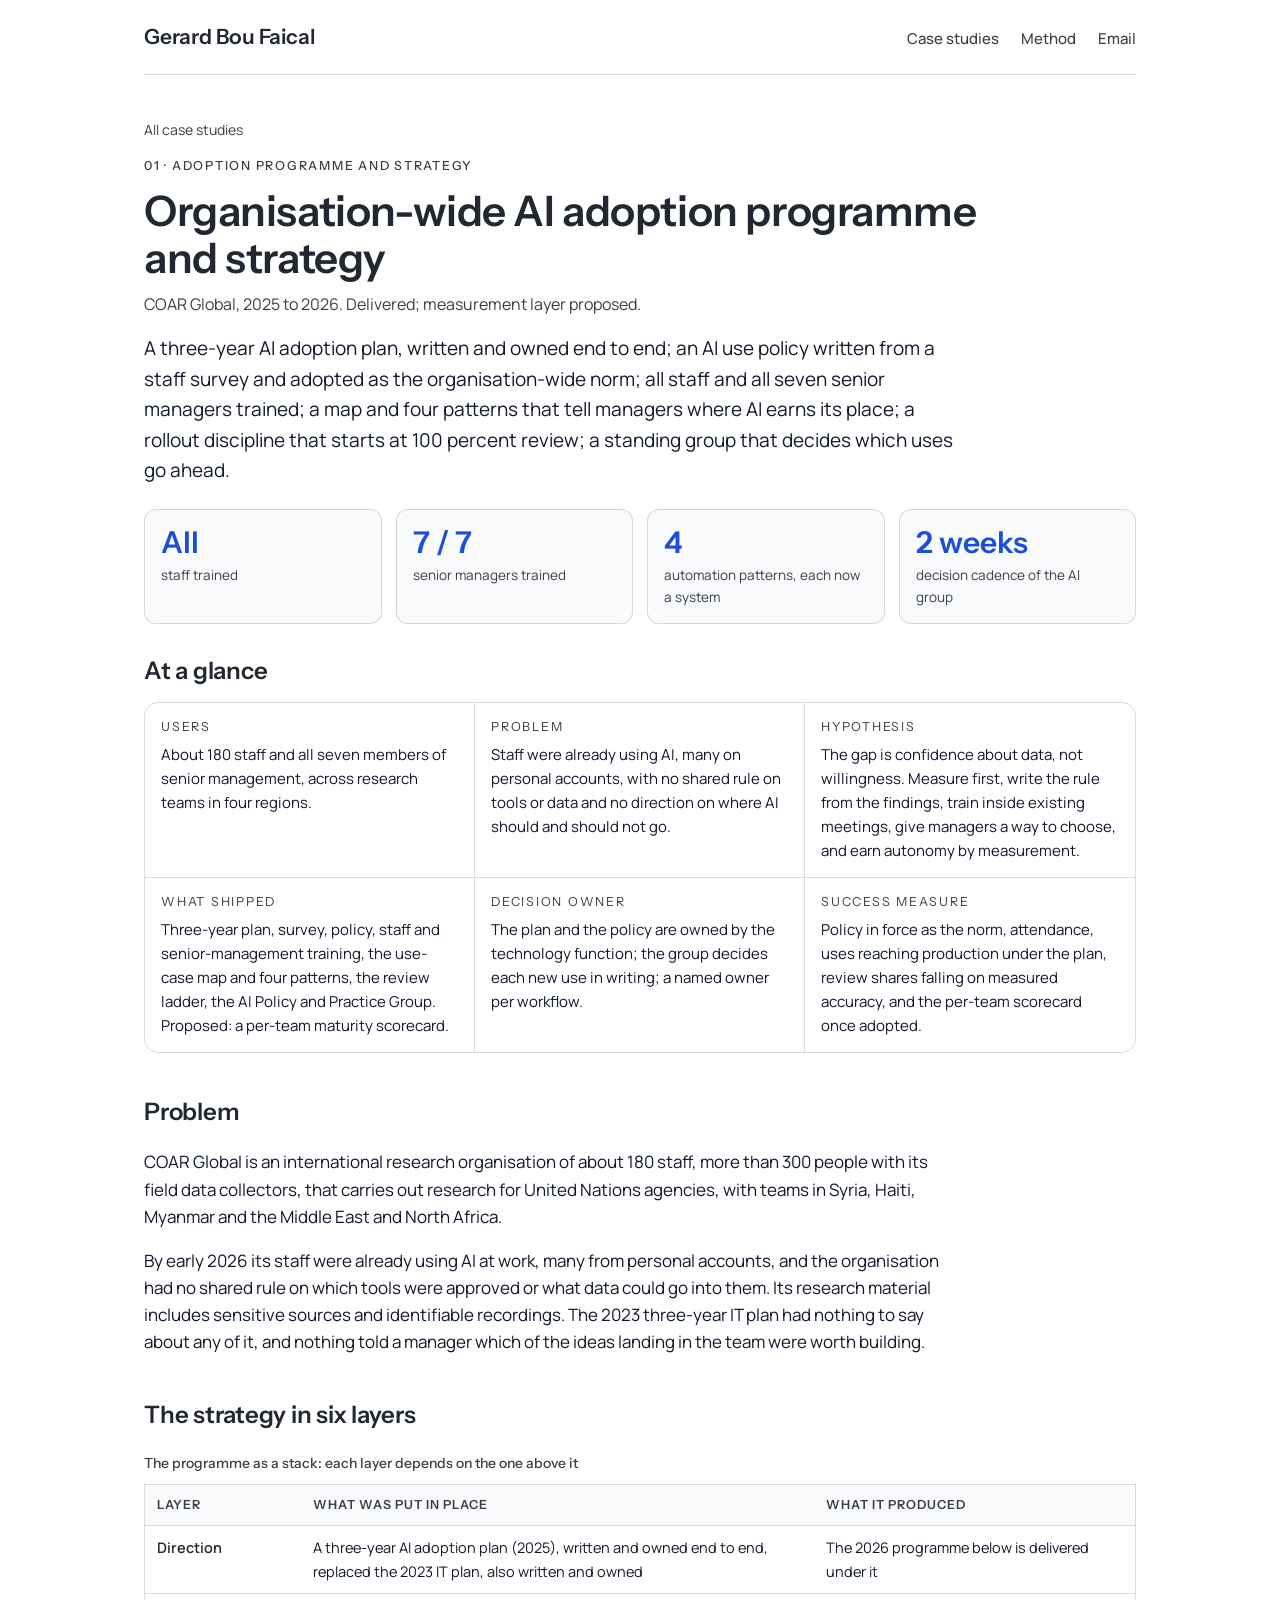
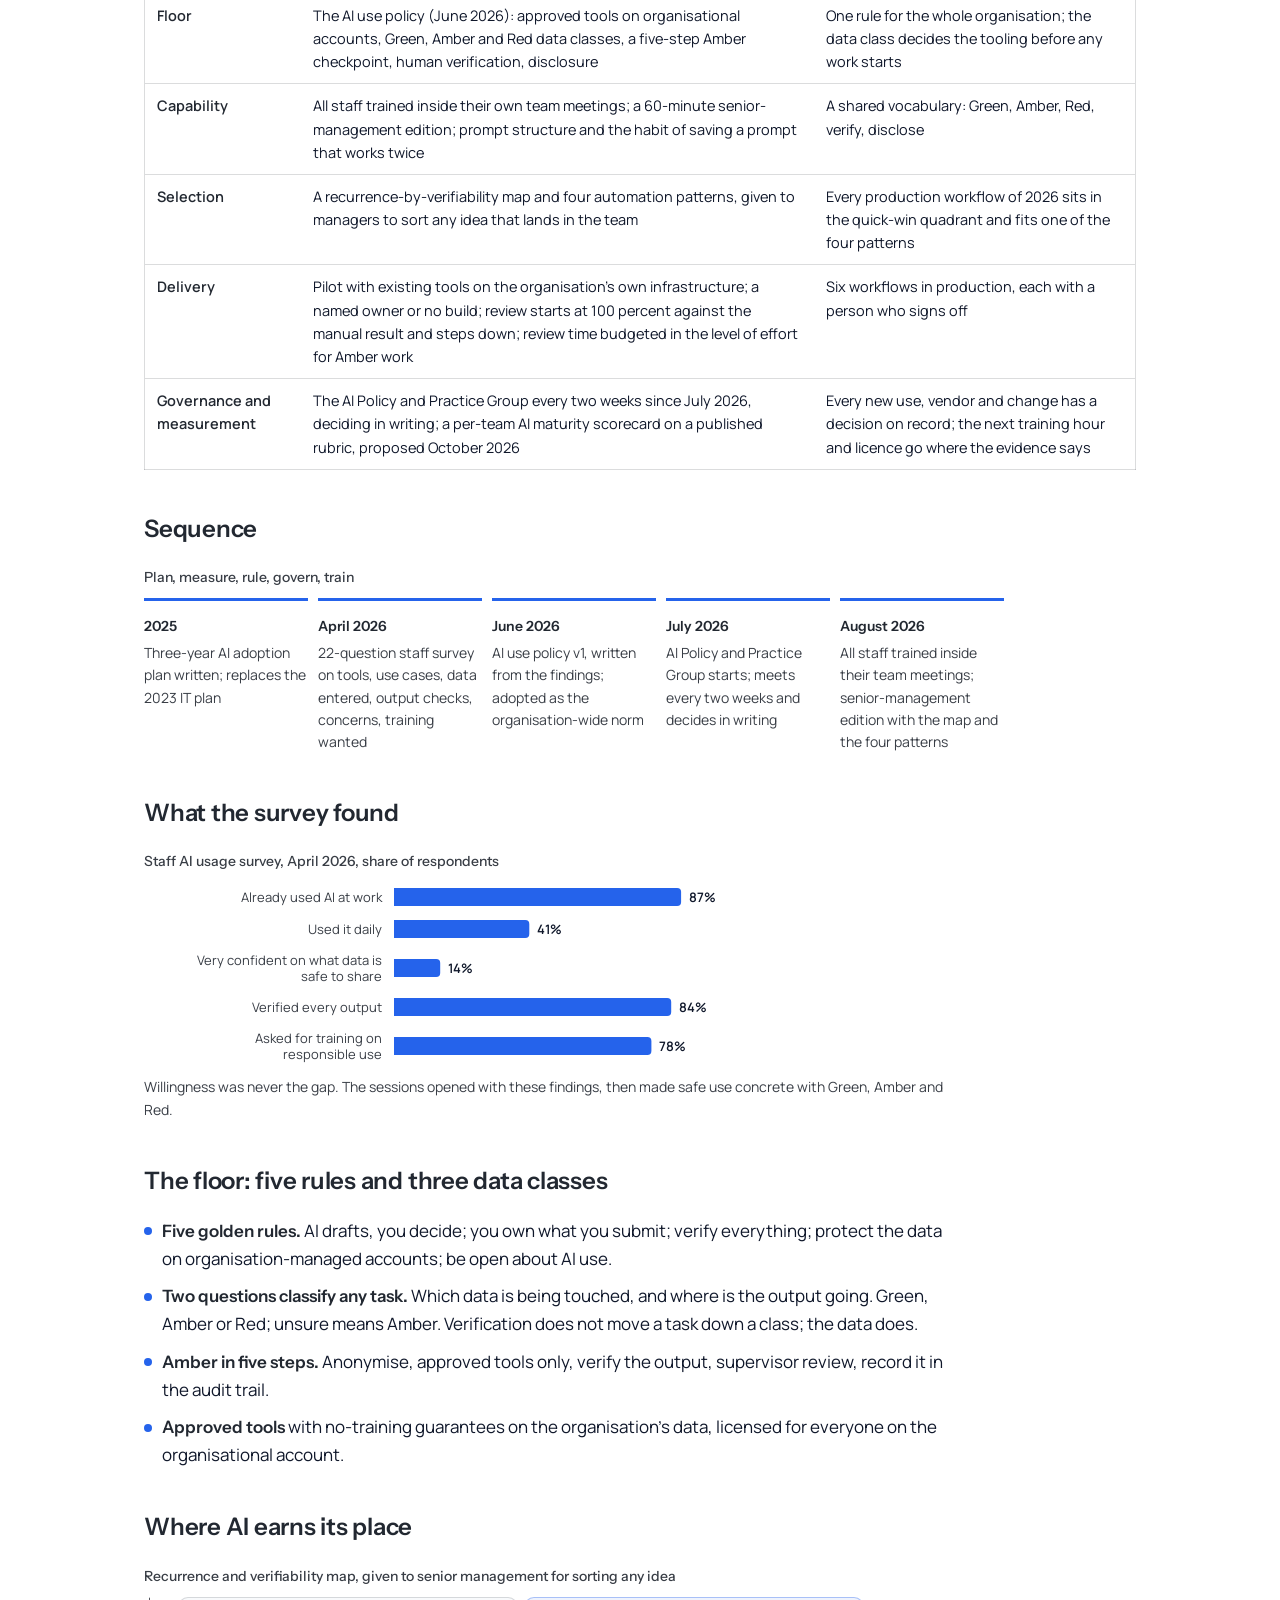
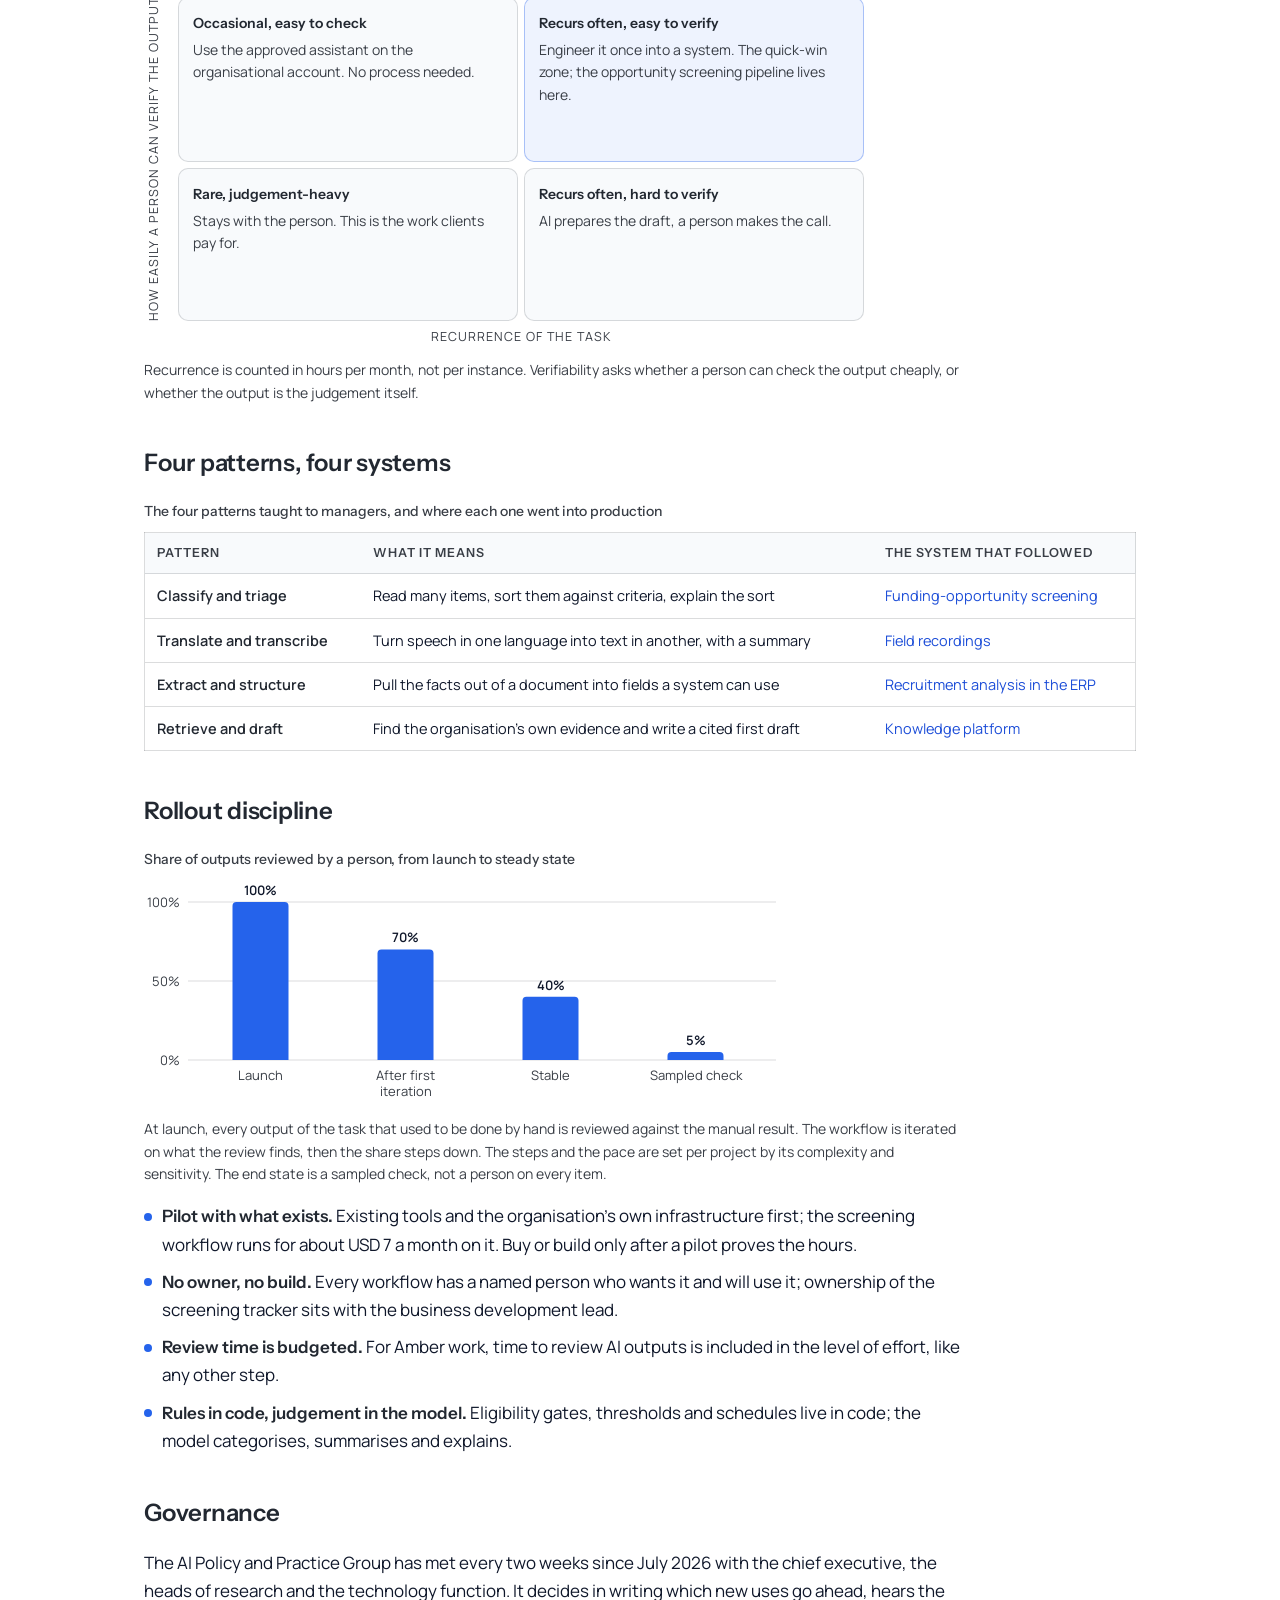
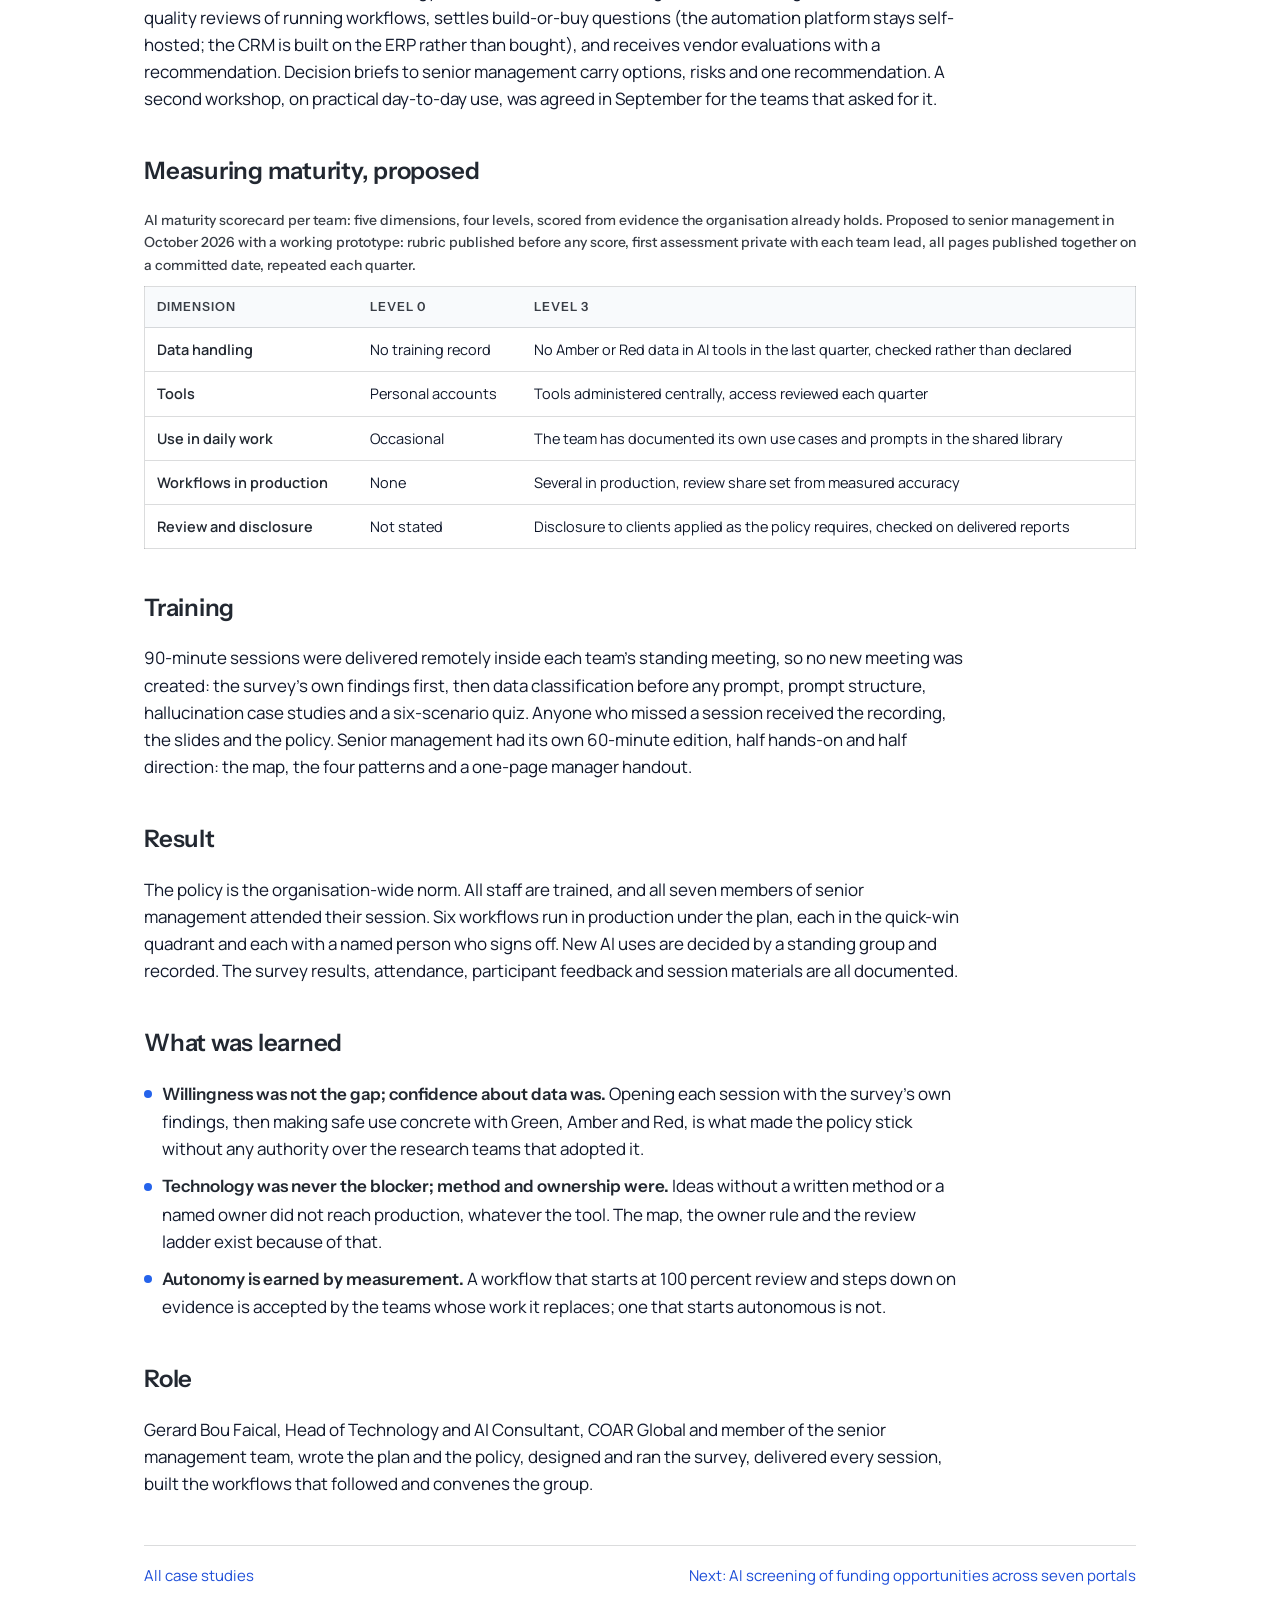
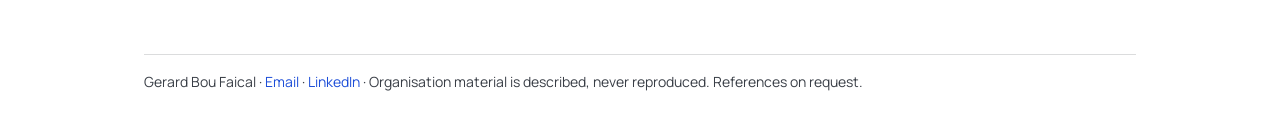
==== commit 80f92e40: "Publish recruitment analysis v2" ====
--- a/ai-adoption-programme.html
+++ b/ai-adoption-programme.html
@@ -30,7 +30,7 @@
 <div class="tiles"><div class="tile"><div class="v">All</div><div class="l">staff trained</div></div><div class="tile"><div class="v">7 / 7</div><div class="l">senior managers trained</div></div><div class="tile"><div class="v">4</div><div class="l">automation patterns, each now a system</div></div><div class="tile"><div class="v">2 weeks</div><div class="l">decision cadence of the AI group</div></div></div>
 <h2>At a glance</h2>
 <dl class="glance"><div><dt>Users</dt><dd>About 180 staff and all seven members of senior management, across research teams in four regions.</dd></div><div><dt>Problem</dt><dd>Staff were already using AI, many on personal accounts, with no shared rule on tools or data and no direction on where AI should and should not go.</dd></div><div><dt>Hypothesis</dt><dd>The gap is confidence about data, not willingness. Measure first, write the rule from the findings, train inside existing meetings, give managers a way to choose, and earn autonomy by measurement.</dd></div><div><dt>What shipped</dt><dd>Three-year plan, survey, policy, staff and senior-management training, the use-case map and four patterns, the review ladder, the AI Policy and Practice Group. Proposed: a per-team maturity scorecard.</dd></div><div><dt>Decision owner</dt><dd>The plan and the policy are owned by the technology function; the group decides each new use in writing; a named owner per workflow.</dd></div><div><dt>Success measure</dt><dd>Policy in force as the norm, attendance, uses reaching production under the plan, review shares falling on measured accuracy, and the per-team scorecard once adopted.</dd></div></dl>
-<h2>Problem</h2><p>COAR Global is an international research organisation of about 180 staff, more than 300 people with its field data collectors, that carries out research for United Nations agencies, with teams in Syria, Haiti, Myanmar and the Middle East and North Africa.</p><p>By early 2026 its staff were already using AI at work, many from personal accounts, and the organisation had no shared rule on which tools were approved or what data could go into them. Its research material includes sensitive sources and identifiable recordings. The 2023 three-year IT plan had nothing to say about any of it, and nothing told a manager which of the ideas landing in the team were worth building.</p><h2>The strategy in six layers</h2><figure class="mx"><figcaption>The programme as a stack: each layer depends on the one above it</figcaption><table class="matrix"><thead><tr><th>Layer</th><th>What was put in place</th><th>What it produced</th></tr></thead><tbody><tr><td>Direction</td><td>A three-year AI adoption plan (2025), written and owned end to end, replaced the 2023 IT plan, also written and owned</td><td>The 2026 programme below is delivered under it</td></tr><tr><td>Floor</td><td>The AI use policy (June 2026): approved tools on organisational accounts, Green, Amber and Red data classes, a five-step Amber checkpoint, human verification, disclosure</td><td>One rule for the whole organisation; the data class decides the tooling before any work starts</td></tr><tr><td>Capability</td><td>All staff trained inside their own team meetings; a 60-minute senior-management edition; prompt structure and the habit of saving a prompt that works twice</td><td>A shared vocabulary: Green, Amber, Red, verify, disclose</td></tr><tr><td>Selection</td><td>A recurrence-by-verifiability map and four automation patterns, given to managers to sort any idea that lands in the team</td><td>Every production workflow of 2026 sits in the quick-win quadrant and fits one of the four patterns</td></tr><tr><td>Delivery</td><td>Pilot with existing tools on the organisation's own infrastructure; a named owner or no build; review starts at 100 percent against the manual result and steps down; review time budgeted in the level of effort for Amber work</td><td>Six workflows in production, each with a person who signs off</td></tr><tr><td>Governance and measurement</td><td>The AI Policy and Practice Group every two weeks since July 2026, deciding in writing; a per-team AI maturity scorecard on a published rubric, proposed October 2026</td><td>Every new use, vendor and change has a decision on record; the next training hour and licence go where the evidence says</td></tr></tbody></table></figure><h2>Sequence</h2><figure><figcaption>Plan, measure, rule, govern, train</figcaption><ol class="timeline"><li><b>2025</b><span>Three-year AI adoption plan written; replaces the 2023 IT plan</span></li><li><b>April 2026</b><span>22-question staff survey on tools, use cases, data entered, output checks, concerns, training wanted</span></li><li><b>June 2026</b><span>AI use policy v1, written from the findings; adopted as the organisation-wide norm</span></li><li><b>July 2026</b><span>AI Policy and Practice Group starts; meets every two weeks and decides in writing</span></li><li><b>August 2026</b><span>All staff trained inside their team meetings; senior-management edition with the map and the four patterns</span></li></ol></figure><h2>What the survey found</h2><figure><figcaption>Staff AI usage survey, April 2026, share of respondents</figcaption><svg class="chart wide" viewBox="0 0 640 186" role="img" aria-label="Staff AI usage survey, April 2026, share of respondents"><text x="238.0" y="19.5" text-anchor="end" class="lab"><tspan x="238.0" dy="0">Already used AI at work</tspan></text><path d="M250,6.0h283.1a4,4 0 0 1 4,4v10a4,4 0 0 1 -4,4h-283.1z" class="bar blue"><title>Already used AI at work: 87%</title></path><text x="545.1" y="19.5" class="val">87%</text><text x="238.0" y="51.5" text-anchor="end" class="lab"><tspan x="238.0" dy="0">Used it daily</tspan></text><path d="M250,38.0h131.3a4,4 0 0 1 4,4v10a4,4 0 0 1 -4,4h-131.3z" class="bar blue"><title>Used it daily: 41%</title></path><text x="393.3" y="51.5" class="val">41%</text><text x="238.0" y="82.5" text-anchor="end" class="lab"><tspan x="238.0" dy="0">Very confident on what data is</tspan><tspan x="238.0" dy="16">safe to share</tspan></text><path d="M250,77.0h42.2a4,4 0 0 1 4,4v10a4,4 0 0 1 -4,4h-42.2z" class="bar blue"><title>Very confident on what data is safe to share: 14%</title></path><text x="304.2" y="90.5" class="val">14%</text><text x="238.0" y="129.5" text-anchor="end" class="lab"><tspan x="238.0" dy="0">Verified every output</tspan></text><path d="M250,116.0h273.2a4,4 0 0 1 4,4v10a4,4 0 0 1 -4,4h-273.2z" class="bar blue"><title>Verified every output: 84%</title></path><text x="535.2" y="129.5" class="val">84%</text><text x="238.0" y="160.5" text-anchor="end" class="lab"><tspan x="238.0" dy="0">Asked for training on</tspan><tspan x="238.0" dy="16">responsible use</tspan></text><path d="M250,155.0h253.4a4,4 0 0 1 4,4v10a4,4 0 0 1 -4,4h-253.4z" class="bar blue"><title>Asked for training on responsible use: 78%</title></path><text x="515.4" y="168.5" class="val">78%</text></svg><svg class="chart narrow" viewBox="0 0 320 264" role="img" aria-label="Staff AI usage survey, April 2026, share of respondents"><text x="0.0" y="18.0" text-anchor="start" class="lab"><tspan x="0.0" dy="0">Already used AI at work</tspan></text><path d="M0,24.0h232.6a4,4 0 0 1 4,4v10a4,4 0 0 1 -4,4h-232.6z" class="bar blue"><title>Already used AI at work: 87%</title></path><text x="244.6" y="37.5" class="val">87%</text><text x="0.0" y="68.0" text-anchor="start" class="lab"><tspan x="0.0" dy="0">Used it daily</tspan></text><path d="M0,74.0h107.5a4,4 0 0 1 4,4v10a4,4 0 0 1 -4,4h-107.5z" class="bar blue"><title>Used it daily: 41%</title></path><text x="119.5" y="87.5" class="val">41%</text><text x="0.0" y="118.0" text-anchor="start" class="lab"><tspan x="0.0" dy="0">Very confident on what data is safe to</tspan><tspan x="0.0" dy="16">share</tspan></text><path d="M0,140.0h34.1a4,4 0 0 1 4,4v10a4,4 0 0 1 -4,4h-34.1z" class="bar blue"><title>Very confident on what data is safe to share: 14%</title></path><text x="46.1" y="153.5" class="val">14%</text><text x="0.0" y="184.0" text-anchor="start" class="lab"><tspan x="0.0" dy="0">Verified every output</tspan></text><path d="M0,190.0h224.5a4,4 0 0 1 4,4v10a4,4 0 0 1 -4,4h-224.5z" class="bar blue"><title>Verified every output: 84%</title></path><text x="236.5" y="203.5" class="val">84%</text><text x="0.0" y="234.0" text-anchor="start" class="lab"><tspan x="0.0" dy="0">Asked for training on responsible use</tspan></text><path d="M0,240.0h208.2a4,4 0 0 1 4,4v10a4,4 0 0 1 -4,4h-208.2z" class="bar blue"><title>Asked for training on responsible use: 78%</title></path><text x="220.2" y="253.5" class="val">78%</text></svg><p class="fig-note">Willingness was never the gap. The sessions opened with these findings, then made safe use concrete with Green, Amber and Red.</p></figure><h2>The floor: five rules and three data classes</h2><ul class="pts"><li><b>Five golden rules.</b> AI drafts, you decide; you own what you submit; verify everything; protect the data on organisation-managed accounts; be open about AI use.</li><li><b>Two questions classify any task.</b> Which data is being touched, and where is the output going. Green, Amber or Red; unsure means Amber. Verification does not move a task down a class; the data does.</li><li><b>Amber in five steps.</b> Anonymise, approved tools only, verify the output, supervisor review, record it in the audit trail.</li><li><b>Approved tools</b> with no-training guarantees on the organisation's data, licensed for everyone on the organisational account.</li></ul><h2>Where AI earns its place</h2><figure><figcaption>Recurrence and verifiability map, given to senior management for sorting any idea</figcaption><div class="quad-wrap"><div class="yax">How easily a person can verify the output</div><div class="quad"><div><b>Occasional, easy to check</b><span>Use the approved assistant on the organisational account. No process needed.</span></div><div><b>Recurs often, easy to verify</b><span>Engineer it once into a system. The quick-win zone; the opportunity screening pipeline lives here.</span></div><div><b>Rare, judgement-heavy</b><span>Stays with the person. This is the work clients pay for.</span></div><div><b>Recurs often, hard to verify</b><span>AI prepares the draft, a person makes the call.</span></div></div><div class="xax">Recurrence of the task</div></div><p class="fig-note">Recurrence is counted in hours per month, not per instance. Verifiability asks whether a person can check the output cheaply, or whether the output is the judgement itself.</p></figure><h2>Four patterns, four systems</h2><figure class="mx"><figcaption>The four patterns taught to managers, and where each one went into production</figcaption><table class="matrix"><thead><tr><th>Pattern</th><th>What it means</th><th>The system that followed</th></tr></thead><tbody><tr><td>Classify and triage</td><td>Read many items, sort them against criteria, explain the sort</td><td><a href="opportunity-screening.html">Funding-opportunity screening</a></td></tr><tr><td>Translate and transcribe</td><td>Turn speech in one language into text in another, with a summary</td><td><a href="field-recordings.html">Field recordings</a></td></tr><tr><td>Extract and structure</td><td>Pull the facts out of a document into fields a system can use</td><td><a href="agents-inside-systems.html">Recruitment reader in the ERP</a></td></tr><tr><td>Retrieve and draft</td><td>Find the organisation's own evidence and write a cited first draft</td><td><a href="knowledge-platform.html">Knowledge platform</a></td></tr></tbody></table></figure><h2>Rollout discipline</h2><figure><figcaption>Share of outputs reviewed by a person, from launch to steady state</figcaption><svg class="chart wide" viewBox="0 0 640 230" role="img" aria-label="Share of outputs reviewed by a person, from launch to steady state"><line x1="44" x2="632" y1="180.0" y2="180.0" class="grid"/><text x="36" y="184.5" text-anchor="end" class="tick">0%</text><line x1="44" x2="632" y1="101.0" y2="101.0" class="grid"/><text x="36" y="105.5" text-anchor="end" class="tick">50%</text><line x1="44" x2="632" y1="22.0" y2="22.0" class="grid"/><text x="36" y="26.5" text-anchor="end" class="tick">100%</text><path d="M88.5,180.0v-154.0a4,4 0 0 1 4,-4h48.0a4,4 0 0 1 4,4v154.0z" class="bar blue"><title>Launch: 100% reviewed</title></path><text x="116.5" y="15.0" text-anchor="middle" class="val">100%</text><text x="116.5" y="200.0" text-anchor="middle" class="lab"><tspan x="116.5" dy="0">Launch</tspan></text><path d="M233.5,180.0v-106.6a4,4 0 0 1 4,-4h48.0a4,4 0 0 1 4,4v106.6z" class="bar blue"><title>After first iteration: 70% reviewed</title></path><text x="261.5" y="62.4" text-anchor="middle" class="val">70%</text><text x="261.5" y="200.0" text-anchor="middle" class="lab"><tspan x="261.5" dy="0">After first</tspan><tspan x="261.5" dy="16">iteration</tspan></text><path d="M378.5,180.0v-59.2a4,4 0 0 1 4,-4h48.0a4,4 0 0 1 4,4v59.2z" class="bar blue"><title>Stable: 40% reviewed</title></path><text x="406.5" y="109.8" text-anchor="middle" class="val">40%</text><text x="406.5" y="200.0" text-anchor="middle" class="lab"><tspan x="406.5" dy="0">Stable</tspan></text><path d="M523.5,180.0v-3.9a4,4 0 0 1 4,-4h48.0a4,4 0 0 1 4,4v3.9z" class="bar blue"><title>Sampled check: 5% reviewed</title></path><text x="551.5" y="165.1" text-anchor="middle" class="val">5%</text><text x="551.5" y="200.0" text-anchor="middle" class="lab"><tspan x="551.5" dy="0">Sampled check</tspan></text></svg><svg class="chart narrow" viewBox="0 0 320 230" role="img" aria-label="Share of outputs reviewed by a person, from launch to steady state"><line x1="0" x2="320" y1="164.0" y2="164.0" class="grid"/><path d="M20.0,164.0v-138.0a4,4 0 0 1 4,-4h32.0a4,4 0 0 1 4,4v138.0z" class="bar blue"><title>Launch: 100% reviewed</title></path><text x="40.0" y="15.0" text-anchor="middle" class="val">100%</text><text x="40.0" y="184.0" text-anchor="middle" class="lab"><tspan x="40.0" dy="0">Launch</tspan></text><path d="M100.0,164.0v-95.4a4,4 0 0 1 4,-4h32.0a4,4 0 0 1 4,4v95.4z" class="bar blue"><title>After first iteration: 70% reviewed</title></path><text x="120.0" y="57.6" text-anchor="middle" class="val">70%</text><text x="120.0" y="184.0" text-anchor="middle" class="lab"><tspan x="120.0" dy="0">After</tspan><tspan x="120.0" dy="16">first</tspan><tspan x="120.0" dy="16">iteration</tspan></text><path d="M180.0,164.0v-52.8a4,4 0 0 1 4,-4h32.0a4,4 0 0 1 4,4v52.8z" class="bar blue"><title>Stable: 40% reviewed</title></path><text x="200.0" y="100.2" text-anchor="middle" class="val">40%</text><text x="200.0" y="184.0" text-anchor="middle" class="lab"><tspan x="200.0" dy="0">Stable</tspan></text><path d="M260.0,164.0v-3.1a4,4 0 0 1 4,-4h32.0a4,4 0 0 1 4,4v3.1z" class="bar blue"><title>Sampled check: 5% reviewed</title></path><text x="280.0" y="149.9" text-anchor="middle" class="val">5%</text><text x="280.0" y="184.0" text-anchor="middle" class="lab"><tspan x="280.0" dy="0">Sampled</tspan><tspan x="280.0" dy="16">check</tspan></text></svg><p class="fig-note">At launch, every output of the task that used to be done by hand is reviewed against the manual result. The workflow is iterated on what the review finds, then the share steps down. The steps and the pace are set per project by its complexity and sensitivity. The end state is a sampled check, not a person on every item.</p></figure><ul class="pts"><li><b>Pilot with what exists.</b> Existing tools and the organisation's own infrastructure first; the screening workflow runs for about USD 7 a month on it. Buy or build only after a pilot proves the hours.</li><li><b>No owner, no build.</b> Every workflow has a named person who wants it and will use it; ownership of the screening tracker sits with the business development lead.</li><li><b>Review time is budgeted.</b> For Amber work, time to review AI outputs is included in the level of effort, like any other step.</li><li><b>Rules in code, judgement in the model.</b> Eligibility gates, thresholds and schedules live in code; the model categorises, summarises and explains.</li></ul><h2>Governance</h2><p>The AI Policy and Practice Group has met every two weeks since July 2026 with the chief executive, the heads of research and the technology function. It decides in writing which new uses go ahead, hears the quality reviews of running workflows, settles build-or-buy questions (the automation platform stays self-hosted; the CRM is built on the ERP rather than bought), and receives vendor evaluations with a recommendation. Decision briefs to senior management carry options, risks and one recommendation. A second workshop, on practical day-to-day use, was agreed in September for the teams that asked for it.</p><h2>Measuring maturity, proposed</h2><figure class="mx"><figcaption>AI maturity scorecard per team: five dimensions, four levels, scored from evidence the organisation already holds. Proposed to senior management in October 2026 with a working prototype: rubric published before any score, first assessment private with each team lead, all pages published together on a committed date, repeated each quarter.</figcaption><table class="matrix"><thead><tr><th>Dimension</th><th>Level 0</th><th>Level 3</th></tr></thead><tbody><tr><td>Data handling</td><td>No training record</td><td>No Amber or Red data in AI tools in the last quarter, checked rather than declared</td></tr><tr><td>Tools</td><td>Personal accounts</td><td>Tools administered centrally, access reviewed each quarter</td></tr><tr><td>Use in daily work</td><td>Occasional</td><td>The team has documented its own use cases and prompts in the shared library</td></tr><tr><td>Workflows in production</td><td>None</td><td>Several in production, review share set from measured accuracy</td></tr><tr><td>Review and disclosure</td><td>Not stated</td><td>Disclosure to clients applied as the policy requires, checked on delivered reports</td></tr></tbody></table></figure><h2>Training</h2><p>90-minute sessions were delivered remotely inside each team's standing meeting, so no new meeting was created: the survey's own findings first, then data classification before any prompt, prompt structure, hallucination case studies and a six-scenario quiz. Anyone who missed a session received the recording, the slides and the policy. Senior management had its own 60-minute edition, half hands-on and half direction: the map, the four patterns and a one-page manager handout.</p><h2>Result</h2><p>The policy is the organisation-wide norm. All staff are trained, and all seven members of senior management attended their session. Six workflows run in production under the plan, each in the quick-win quadrant and each with a named person who signs off. New AI uses are decided by a standing group and recorded. The survey results, attendance, participant feedback and session materials are all documented.</p><h2>What was learned</h2><ul class="pts"><li><b>Willingness was not the gap; confidence about data was.</b> Opening each session with the survey's own findings, then making safe use concrete with Green, Amber and Red, is what made the policy stick without any authority over the research teams that adopted it.</li><li><b>Technology was never the blocker; method and ownership were.</b> Ideas without a written method or a named owner did not reach production, whatever the tool. The map, the owner rule and the review ladder exist because of that.</li><li><b>Autonomy is earned by measurement.</b> A workflow that starts at 100 percent review and steps down on evidence is accepted by the teams whose work it replaces; one that starts autonomous is not.</li></ul><h2>Role</h2><p>Gerard Bou Faical, Head of Technology and AI Consultant, COAR Global and member of the senior management team, wrote the plan and the policy, designed and ran the survey, delivered every session, built the workflows that followed and convenes the group.</p>
+<h2>Problem</h2><p>COAR Global is an international research organisation of about 180 staff, more than 300 people with its field data collectors, that carries out research for United Nations agencies, with teams in Syria, Haiti, Myanmar and the Middle East and North Africa.</p><p>By early 2026 its staff were already using AI at work, many from personal accounts, and the organisation had no shared rule on which tools were approved or what data could go into them. Its research material includes sensitive sources and identifiable recordings. The 2023 three-year IT plan had nothing to say about any of it, and nothing told a manager which of the ideas landing in the team were worth building.</p><h2>The strategy in six layers</h2><figure class="mx"><figcaption>The programme as a stack: each layer depends on the one above it</figcaption><table class="matrix"><thead><tr><th>Layer</th><th>What was put in place</th><th>What it produced</th></tr></thead><tbody><tr><td>Direction</td><td>A three-year AI adoption plan (2025), written and owned end to end, replaced the 2023 IT plan, also written and owned</td><td>The 2026 programme below is delivered under it</td></tr><tr><td>Floor</td><td>The AI use policy (June 2026): approved tools on organisational accounts, Green, Amber and Red data classes, a five-step Amber checkpoint, human verification, disclosure</td><td>One rule for the whole organisation; the data class decides the tooling before any work starts</td></tr><tr><td>Capability</td><td>All staff trained inside their own team meetings; a 60-minute senior-management edition; prompt structure and the habit of saving a prompt that works twice</td><td>A shared vocabulary: Green, Amber, Red, verify, disclose</td></tr><tr><td>Selection</td><td>A recurrence-by-verifiability map and four automation patterns, given to managers to sort any idea that lands in the team</td><td>Every production workflow of 2026 sits in the quick-win quadrant and fits one of the four patterns</td></tr><tr><td>Delivery</td><td>Pilot with existing tools on the organisation's own infrastructure; a named owner or no build; review starts at 100 percent against the manual result and steps down; review time budgeted in the level of effort for Amber work</td><td>Six workflows in production, each with a person who signs off</td></tr><tr><td>Governance and measurement</td><td>The AI Policy and Practice Group every two weeks since July 2026, deciding in writing; a per-team AI maturity scorecard on a published rubric, proposed October 2026</td><td>Every new use, vendor and change has a decision on record; the next training hour and licence go where the evidence says</td></tr></tbody></table></figure><h2>Sequence</h2><figure><figcaption>Plan, measure, rule, govern, train</figcaption><ol class="timeline"><li><b>2025</b><span>Three-year AI adoption plan written; replaces the 2023 IT plan</span></li><li><b>April 2026</b><span>22-question staff survey on tools, use cases, data entered, output checks, concerns, training wanted</span></li><li><b>June 2026</b><span>AI use policy v1, written from the findings; adopted as the organisation-wide norm</span></li><li><b>July 2026</b><span>AI Policy and Practice Group starts; meets every two weeks and decides in writing</span></li><li><b>August 2026</b><span>All staff trained inside their team meetings; senior-management edition with the map and the four patterns</span></li></ol></figure><h2>What the survey found</h2><figure><figcaption>Staff AI usage survey, April 2026, share of respondents</figcaption><svg class="chart wide" viewBox="0 0 640 186" role="img" aria-label="Staff AI usage survey, April 2026, share of respondents"><text x="238.0" y="19.5" text-anchor="end" class="lab"><tspan x="238.0" dy="0">Already used AI at work</tspan></text><path d="M250,6.0h283.1a4,4 0 0 1 4,4v10a4,4 0 0 1 -4,4h-283.1z" class="bar blue"><title>Already used AI at work: 87%</title></path><text x="545.1" y="19.5" class="val">87%</text><text x="238.0" y="51.5" text-anchor="end" class="lab"><tspan x="238.0" dy="0">Used it daily</tspan></text><path d="M250,38.0h131.3a4,4 0 0 1 4,4v10a4,4 0 0 1 -4,4h-131.3z" class="bar blue"><title>Used it daily: 41%</title></path><text x="393.3" y="51.5" class="val">41%</text><text x="238.0" y="82.5" text-anchor="end" class="lab"><tspan x="238.0" dy="0">Very confident on what data is</tspan><tspan x="238.0" dy="16">safe to share</tspan></text><path d="M250,77.0h42.2a4,4 0 0 1 4,4v10a4,4 0 0 1 -4,4h-42.2z" class="bar blue"><title>Very confident on what data is safe to share: 14%</title></path><text x="304.2" y="90.5" class="val">14%</text><text x="238.0" y="129.5" text-anchor="end" class="lab"><tspan x="238.0" dy="0">Verified every output</tspan></text><path d="M250,116.0h273.2a4,4 0 0 1 4,4v10a4,4 0 0 1 -4,4h-273.2z" class="bar blue"><title>Verified every output: 84%</title></path><text x="535.2" y="129.5" class="val">84%</text><text x="238.0" y="160.5" text-anchor="end" class="lab"><tspan x="238.0" dy="0">Asked for training on</tspan><tspan x="238.0" dy="16">responsible use</tspan></text><path d="M250,155.0h253.4a4,4 0 0 1 4,4v10a4,4 0 0 1 -4,4h-253.4z" class="bar blue"><title>Asked for training on responsible use: 78%</title></path><text x="515.4" y="168.5" class="val">78%</text></svg><svg class="chart narrow" viewBox="0 0 320 264" role="img" aria-label="Staff AI usage survey, April 2026, share of respondents"><text x="0.0" y="18.0" text-anchor="start" class="lab"><tspan x="0.0" dy="0">Already used AI at work</tspan></text><path d="M0,24.0h232.6a4,4 0 0 1 4,4v10a4,4 0 0 1 -4,4h-232.6z" class="bar blue"><title>Already used AI at work: 87%</title></path><text x="244.6" y="37.5" class="val">87%</text><text x="0.0" y="68.0" text-anchor="start" class="lab"><tspan x="0.0" dy="0">Used it daily</tspan></text><path d="M0,74.0h107.5a4,4 0 0 1 4,4v10a4,4 0 0 1 -4,4h-107.5z" class="bar blue"><title>Used it daily: 41%</title></path><text x="119.5" y="87.5" class="val">41%</text><text x="0.0" y="118.0" text-anchor="start" class="lab"><tspan x="0.0" dy="0">Very confident on what data is safe to</tspan><tspan x="0.0" dy="16">share</tspan></text><path d="M0,140.0h34.1a4,4 0 0 1 4,4v10a4,4 0 0 1 -4,4h-34.1z" class="bar blue"><title>Very confident on what data is safe to share: 14%</title></path><text x="46.1" y="153.5" class="val">14%</text><text x="0.0" y="184.0" text-anchor="start" class="lab"><tspan x="0.0" dy="0">Verified every output</tspan></text><path d="M0,190.0h224.5a4,4 0 0 1 4,4v10a4,4 0 0 1 -4,4h-224.5z" class="bar blue"><title>Verified every output: 84%</title></path><text x="236.5" y="203.5" class="val">84%</text><text x="0.0" y="234.0" text-anchor="start" class="lab"><tspan x="0.0" dy="0">Asked for training on responsible use</tspan></text><path d="M0,240.0h208.2a4,4 0 0 1 4,4v10a4,4 0 0 1 -4,4h-208.2z" class="bar blue"><title>Asked for training on responsible use: 78%</title></path><text x="220.2" y="253.5" class="val">78%</text></svg><p class="fig-note">Willingness was never the gap. The sessions opened with these findings, then made safe use concrete with Green, Amber and Red.</p></figure><h2>The floor: five rules and three data classes</h2><ul class="pts"><li><b>Five golden rules.</b> AI drafts, you decide; you own what you submit; verify everything; protect the data on organisation-managed accounts; be open about AI use.</li><li><b>Two questions classify any task.</b> Which data is being touched, and where is the output going. Green, Amber or Red; unsure means Amber. Verification does not move a task down a class; the data does.</li><li><b>Amber in five steps.</b> Anonymise, approved tools only, verify the output, supervisor review, record it in the audit trail.</li><li><b>Approved tools</b> with no-training guarantees on the organisation's data, licensed for everyone on the organisational account.</li></ul><h2>Where AI earns its place</h2><figure><figcaption>Recurrence and verifiability map, given to senior management for sorting any idea</figcaption><div class="quad-wrap"><div class="yax">How easily a person can verify the output</div><div class="quad"><div><b>Occasional, easy to check</b><span>Use the approved assistant on the organisational account. No process needed.</span></div><div><b>Recurs often, easy to verify</b><span>Engineer it once into a system. The quick-win zone; the opportunity screening pipeline lives here.</span></div><div><b>Rare, judgement-heavy</b><span>Stays with the person. This is the work clients pay for.</span></div><div><b>Recurs often, hard to verify</b><span>AI prepares the draft, a person makes the call.</span></div></div><div class="xax">Recurrence of the task</div></div><p class="fig-note">Recurrence is counted in hours per month, not per instance. Verifiability asks whether a person can check the output cheaply, or whether the output is the judgement itself.</p></figure><h2>Four patterns, four systems</h2><figure class="mx"><figcaption>The four patterns taught to managers, and where each one went into production</figcaption><table class="matrix"><thead><tr><th>Pattern</th><th>What it means</th><th>The system that followed</th></tr></thead><tbody><tr><td>Classify and triage</td><td>Read many items, sort them against criteria, explain the sort</td><td><a href="opportunity-screening.html">Funding-opportunity screening</a></td></tr><tr><td>Translate and transcribe</td><td>Turn speech in one language into text in another, with a summary</td><td><a href="field-recordings.html">Field recordings</a></td></tr><tr><td>Extract and structure</td><td>Pull the facts out of a document into fields a system can use</td><td><a href="agents-inside-systems.html">Recruitment analysis in the ERP</a></td></tr><tr><td>Retrieve and draft</td><td>Find the organisation's own evidence and write a cited first draft</td><td><a href="knowledge-platform.html">Knowledge platform</a></td></tr></tbody></table></figure><h2>Rollout discipline</h2><figure><figcaption>Share of outputs reviewed by a person, from launch to steady state</figcaption><svg class="chart wide" viewBox="0 0 640 230" role="img" aria-label="Share of outputs reviewed by a person, from launch to steady state"><line x1="44" x2="632" y1="180.0" y2="180.0" class="grid"/><text x="36" y="184.5" text-anchor="end" class="tick">0%</text><line x1="44" x2="632" y1="101.0" y2="101.0" class="grid"/><text x="36" y="105.5" text-anchor="end" class="tick">50%</text><line x1="44" x2="632" y1="22.0" y2="22.0" class="grid"/><text x="36" y="26.5" text-anchor="end" class="tick">100%</text><path d="M88.5,180.0v-154.0a4,4 0 0 1 4,-4h48.0a4,4 0 0 1 4,4v154.0z" class="bar blue"><title>Launch: 100% reviewed</title></path><text x="116.5" y="15.0" text-anchor="middle" class="val">100%</text><text x="116.5" y="200.0" text-anchor="middle" class="lab"><tspan x="116.5" dy="0">Launch</tspan></text><path d="M233.5,180.0v-106.6a4,4 0 0 1 4,-4h48.0a4,4 0 0 1 4,4v106.6z" class="bar blue"><title>After first iteration: 70% reviewed</title></path><text x="261.5" y="62.4" text-anchor="middle" class="val">70%</text><text x="261.5" y="200.0" text-anchor="middle" class="lab"><tspan x="261.5" dy="0">After first</tspan><tspan x="261.5" dy="16">iteration</tspan></text><path d="M378.5,180.0v-59.2a4,4 0 0 1 4,-4h48.0a4,4 0 0 1 4,4v59.2z" class="bar blue"><title>Stable: 40% reviewed</title></path><text x="406.5" y="109.8" text-anchor="middle" class="val">40%</text><text x="406.5" y="200.0" text-anchor="middle" class="lab"><tspan x="406.5" dy="0">Stable</tspan></text><path d="M523.5,180.0v-3.9a4,4 0 0 1 4,-4h48.0a4,4 0 0 1 4,4v3.9z" class="bar blue"><title>Sampled check: 5% reviewed</title></path><text x="551.5" y="165.1" text-anchor="middle" class="val">5%</text><text x="551.5" y="200.0" text-anchor="middle" class="lab"><tspan x="551.5" dy="0">Sampled check</tspan></text></svg><svg class="chart narrow" viewBox="0 0 320 230" role="img" aria-label="Share of outputs reviewed by a person, from launch to steady state"><line x1="0" x2="320" y1="164.0" y2="164.0" class="grid"/><path d="M20.0,164.0v-138.0a4,4 0 0 1 4,-4h32.0a4,4 0 0 1 4,4v138.0z" class="bar blue"><title>Launch: 100% reviewed</title></path><text x="40.0" y="15.0" text-anchor="middle" class="val">100%</text><text x="40.0" y="184.0" text-anchor="middle" class="lab"><tspan x="40.0" dy="0">Launch</tspan></text><path d="M100.0,164.0v-95.4a4,4 0 0 1 4,-4h32.0a4,4 0 0 1 4,4v95.4z" class="bar blue"><title>After first iteration: 70% reviewed</title></path><text x="120.0" y="57.6" text-anchor="middle" class="val">70%</text><text x="120.0" y="184.0" text-anchor="middle" class="lab"><tspan x="120.0" dy="0">After</tspan><tspan x="120.0" dy="16">first</tspan><tspan x="120.0" dy="16">iteration</tspan></text><path d="M180.0,164.0v-52.8a4,4 0 0 1 4,-4h32.0a4,4 0 0 1 4,4v52.8z" class="bar blue"><title>Stable: 40% reviewed</title></path><text x="200.0" y="100.2" text-anchor="middle" class="val">40%</text><text x="200.0" y="184.0" text-anchor="middle" class="lab"><tspan x="200.0" dy="0">Stable</tspan></text><path d="M260.0,164.0v-3.1a4,4 0 0 1 4,-4h32.0a4,4 0 0 1 4,4v3.1z" class="bar blue"><title>Sampled check: 5% reviewed</title></path><text x="280.0" y="149.9" text-anchor="middle" class="val">5%</text><text x="280.0" y="184.0" text-anchor="middle" class="lab"><tspan x="280.0" dy="0">Sampled</tspan><tspan x="280.0" dy="16">check</tspan></text></svg><p class="fig-note">At launch, every output of the task that used to be done by hand is reviewed against the manual result. The workflow is iterated on what the review finds, then the share steps down. The steps and the pace are set per project by its complexity and sensitivity. The end state is a sampled check, not a person on every item.</p></figure><ul class="pts"><li><b>Pilot with what exists.</b> Existing tools and the organisation's own infrastructure first; the screening workflow runs for about USD 7 a month on it. Buy or build only after a pilot proves the hours.</li><li><b>No owner, no build.</b> Every workflow has a named person who wants it and will use it; ownership of the screening tracker sits with the business development lead.</li><li><b>Review time is budgeted.</b> For Amber work, time to review AI outputs is included in the level of effort, like any other step.</li><li><b>Rules in code, judgement in the model.</b> Eligibility gates, thresholds and schedules live in code; the model categorises, summarises and explains.</li></ul><h2>Governance</h2><p>The AI Policy and Practice Group has met every two weeks since July 2026 with the chief executive, the heads of research and the technology function. It decides in writing which new uses go ahead, hears the quality reviews of running workflows, settles build-or-buy questions (the automation platform stays self-hosted; the CRM is built on the ERP rather than bought), and receives vendor evaluations with a recommendation. Decision briefs to senior management carry options, risks and one recommendation. A second workshop, on practical day-to-day use, was agreed in September for the teams that asked for it.</p><h2>Measuring maturity, proposed</h2><figure class="mx"><figcaption>AI maturity scorecard per team: five dimensions, four levels, scored from evidence the organisation already holds. Proposed to senior management in October 2026 with a working prototype: rubric published before any score, first assessment private with each team lead, all pages published together on a committed date, repeated each quarter.</figcaption><table class="matrix"><thead><tr><th>Dimension</th><th>Level 0</th><th>Level 3</th></tr></thead><tbody><tr><td>Data handling</td><td>No training record</td><td>No Amber or Red data in AI tools in the last quarter, checked rather than declared</td></tr><tr><td>Tools</td><td>Personal accounts</td><td>Tools administered centrally, access reviewed each quarter</td></tr><tr><td>Use in daily work</td><td>Occasional</td><td>The team has documented its own use cases and prompts in the shared library</td></tr><tr><td>Workflows in production</td><td>None</td><td>Several in production, review share set from measured accuracy</td></tr><tr><td>Review and disclosure</td><td>Not stated</td><td>Disclosure to clients applied as the policy requires, checked on delivered reports</td></tr></tbody></table></figure><h2>Training</h2><p>90-minute sessions were delivered remotely inside each team's standing meeting, so no new meeting was created: the survey's own findings first, then data classification before any prompt, prompt structure, hallucination case studies and a six-scenario quiz. Anyone who missed a session received the recording, the slides and the policy. Senior management had its own 60-minute edition, half hands-on and half direction: the map, the four patterns and a one-page manager handout.</p><h2>Result</h2><p>The policy is the organisation-wide norm. All staff are trained, and all seven members of senior management attended their session. Six workflows run in production under the plan, each in the quick-win quadrant and each with a named person who signs off. New AI uses are decided by a standing group and recorded. The survey results, attendance, participant feedback and session materials are all documented.</p><h2>What was learned</h2><ul class="pts"><li><b>Willingness was not the gap; confidence about data was.</b> Opening each session with the survey's own findings, then making safe use concrete with Green, Amber and Red, is what made the policy stick without any authority over the research teams that adopted it.</li><li><b>Technology was never the blocker; method and ownership were.</b> Ideas without a written method or a named owner did not reach production, whatever the tool. The map, the owner rule and the review ladder exist because of that.</li><li><b>Autonomy is earned by measurement.</b> A workflow that starts at 100 percent review and steps down on evidence is accepted by the teams whose work it replaces; one that starts autonomous is not.</li></ul><h2>Role</h2><p>Gerard Bou Faical, Head of Technology and AI Consultant, COAR Global and member of the senior management team, wrote the plan and the policy, designed and ran the survey, delivered every session, built the workflows that followed and convenes the group.</p>
 <div class="pager"><a href="index.html">All case studies</a><a href="opportunity-screening.html">Next: AI screening of funding opportunities across seven portals</a></div>
 </article>
 </main>
